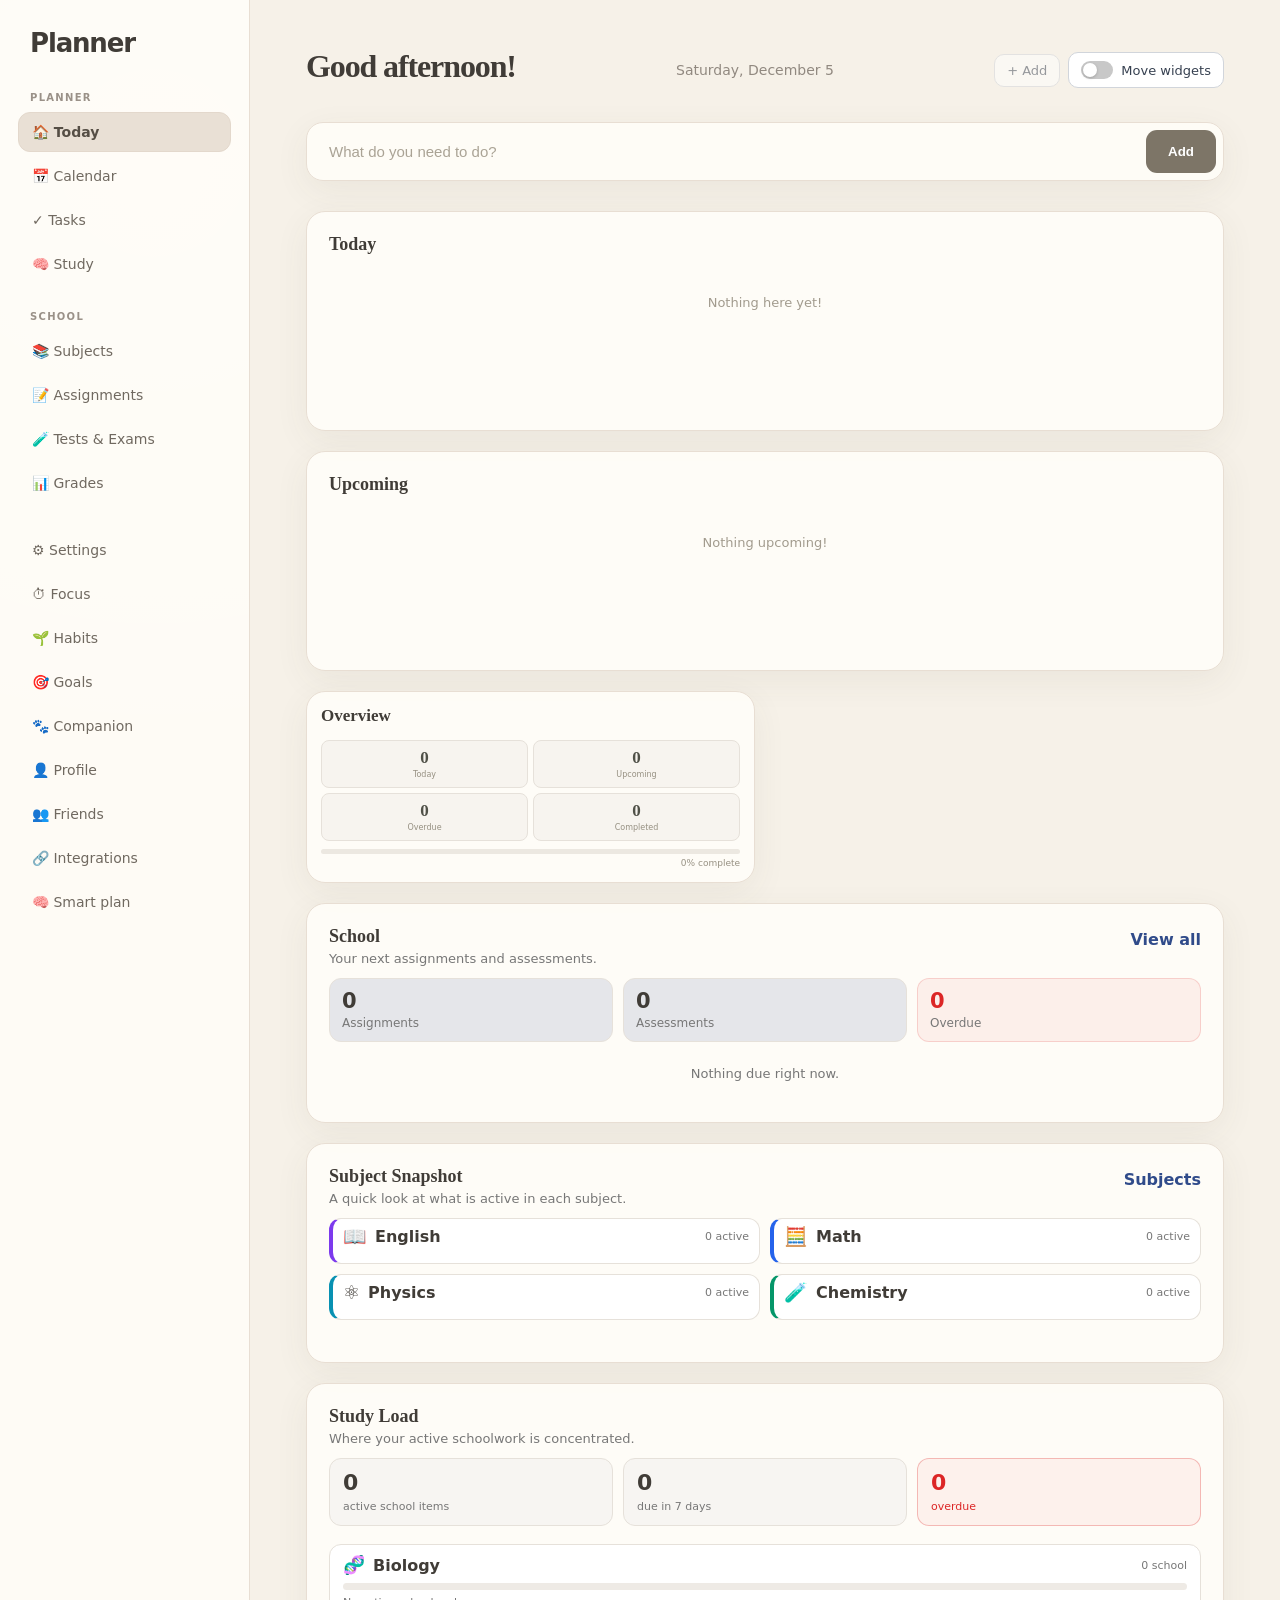
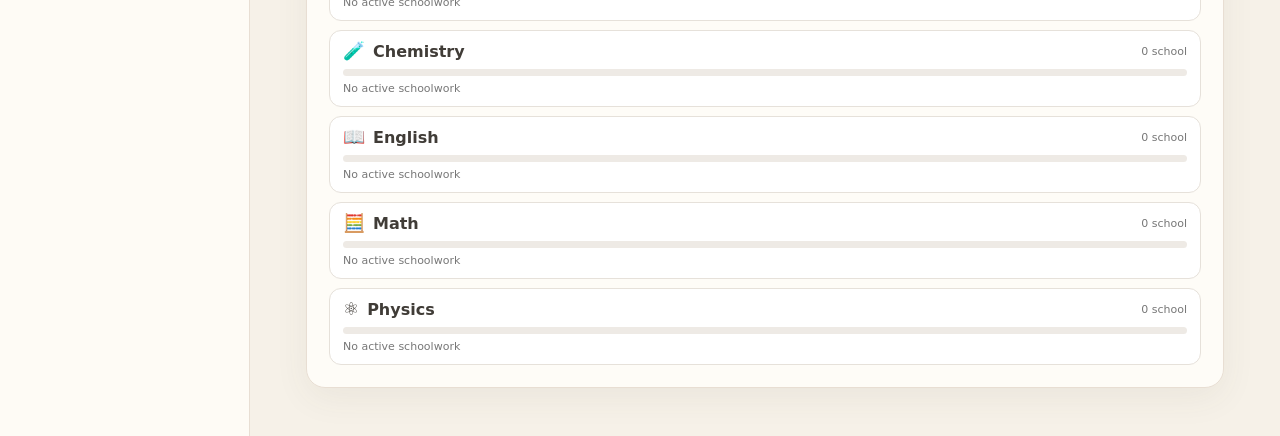
==== index.html @ 4cdb421d "Load roadmap feature foundation" ====
<!DOCTYPE html>
<html lang="en">
<head>
<meta charset="UTF-8"><meta name="viewport" content="width=device-width, initial-scale=1.0"><meta http-equiv="Cache-Control" content="no-cache, no-store, must-revalidate"><meta http-equiv="Pragma" content="no-cache"><meta http-equiv="Expires" content="0"><title>Planner</title>
<link rel="manifest" href="./manifest.json"><meta name="theme-color" content="#687b5e"><link rel="stylesheet" href="style.css"><link rel="stylesheet" href="aesthetic.css"><link rel="stylesheet" href="subject-enhancements.css"><link rel="stylesheet" href="task-type-enhancements.css"><link rel="stylesheet" href="calendar.css"><link rel="stylesheet" href="calendar-polish.css"><link rel="stylesheet" href="tasks-page.css"><link rel="stylesheet" href="subjects-page.css"><link rel="stylesheet" href="subject-detail-page.css"><link rel="stylesheet" href="subject-roadmap.css"><link rel="stylesheet" href="subject-grade-graph.css"><link rel="stylesheet" href="assignments-page.css"><link rel="stylesheet" href="dashboard-widgets.css"><link rel="stylesheet" href="dashboard-subjects-widget.css"><link rel="stylesheet" href="dashboard-study-load.css"><link rel="stylesheet" href="roadmap-core.css?v=20260907">
</head>
<body>
<div class="app"><aside class="sidebar"><div class="logo">Planner</div><div class="nav-section"><div class="nav-title">Planner</div><a href="#dashboard" class="nav-item" data-page="dashboard" onclick="showPage('dashboard'); return false;">🏠 Today</a><a href="#calendar" class="nav-item" data-page="calendar" onclick="showPage('calendar'); return false;">📅 Calendar</a><a href="#tasks" class="nav-item" data-page="tasks" onclick="showPage('tasks'); return false;">✓ Tasks</a></div><div class="nav-section"><div class="nav-title">School</div><a href="#subjects" class="nav-item" data-page="subjects" onclick="showPage('subjects'); return false;">📚 Subjects</a><a href="#assignments" class="nav-item" data-page="assignments" onclick="showPage('assignments'); return false;">📝 Assignments</a><a href="#tests-exams" class="nav-item" data-page="tests-exams" onclick="showPage('tests-exams'); return false;">🧪 Tests & Exams</a><a href="#grades" class="nav-item" data-page="grades" onclick="showPage('grades'); return false;">📊 Grades</a></div><div class="nav-section"><a href="#settings" class="nav-item" data-page="settings" class="nav-item" onclick="showPage('settings'); return false;">⚙ Settings</a></div></aside>
<main class="main"><div id="dashboardPage"><header class="header"><h1>Good afternoon!</h1><p id="currentDate">Loading date...</p></header><div class="quick-add"><input type="text" placeholder="What do you need to do?"><button type="button" onclick="window.quickAdd ? window.quickAdd() : addTask()">Add</button></div><div class="dashboard-grid"><section class="card"><h2>Today</h2><div class="today-tasks"></div></section><section class="card"><h2>Upcoming</h2><div class="upcoming-tasks"></div></section></div></div>
<div id="calendarPage" class="page-hidden"><header class="header calendar-header"><div><h1>Calendar</h1><p>See your tasks at a glance</p></div><div class="calendar-controls"><button class="calendar-button" onclick="calendarPreviousMonth()">‹</button><button class="calendar-today-button" onclick="calendarGoToToday()">Today</button><button class="calendar-button" onclick="calendarNextMonth()">›</button></div></header><section class="card calendar-card"><div class="calendar-month-bar"><h2 id="calendarMonthTitle"></h2></div><div class="calendar-weekdays"><div>Sun</div><div>Mon</div><div>Tue</div><div>Wed</div><div>Thu</div><div>Fri</div><div>Sat</div></div><div id="calendarGrid" class="calendar-grid"></div></section></div>
<div id="tasksPage" class="page-hidden"><header class="header"><div><h1>Tasks</h1><p>All your tasks in one place</p></div><button class="save-button" onclick="openTaskModal()">+ New Task</button></header><section class="card tasks-card"><div class="task-filters"><input id="taskSearch" type="search" placeholder="Search tasks..."><select id="taskSubjectFilter"><option value="">All subjects</option></select><select id="taskTypeFilter"><option value="">All types</option></select><select id="taskStatusFilter"><option value="">All statuses</option><option value="Not Started">Not Started</option><option value="In Progress">In Progress</option><option value="Completed">Completed</option></select><select id="taskSort"><option value="due">Due date</option><option value="priority">Priority</option><option value="added">Recently added</option></select></div><div id="allTasksList" class="all-tasks-list"></div></section></div>
<div id="subjectsPage" class="page-hidden"><header class="header subjects-page-header"><div><h1>Subjects</h1><p>Your subjects and everything you have coming up for them.</p></div><button class="save-button" onclick="openSubjectModal()">+ Add Subject</button></header><div id="subjectsGrid" class="subjects-grid"></div></div>
<div id="assignmentsPage" class="page-hidden"><header class="header assignments-page-header"><div><h1>Assignments</h1><p>Keep track of what needs to be handed in.</p></div><button class="save-button" onclick="openAssignmentModal()">+ Add Assignment</button></header><div class="assignment-summary"><div class="assignment-stat"><span id="assignmentUpcomingCount">0</span><small>Upcoming</small></div><div class="assignment-stat"><span id="assignmentOverdueCount">0</span><small>Overdue</small></div><div class="assignment-stat"><span id="assignmentCompletedCount">0</span><small>Completed</small></div></div><section class="card assignments-card"><div class="assignment-filters"><select id="assignmentSubjectFilter"><option value="">All subjects</option></select><select id="assignmentStatusFilter"><option value="">All statuses</option><option value="upcoming">Upcoming</option><option value="overdue">Overdue</option><option value="completed">Completed</option></select></div><div id="assignmentsList" class="assignments-list"></div></section></div>
<div id="settingsPage" class="page-hidden"><header class="header"><h1>Settings</h1><p>Customize your planner</p></header><section class="card settings-card"><div class="settings-heading"><div><h2>Subjects</h2><p>Subjects available when creating tasks.</p></div><button class="save-button" onclick="openSubjectModal()">+ Add Subject</button></div><div id="subjectsList" class="settings-list"></div></section><section class="card settings-card"><div class="settings-heading"><div><h2>Task Types</h2><p>Types available when creating tasks.</p></div><button class="save-button" onclick="openTaskTypeModal()">+ Add Type</button></div><div id="typesList" class="settings-list"></div></section></div></main></div>
<div class="modal-overlay" id="taskModal"><div class="modal"><div class="modal-header"><h2>New Task</h2><button class="close-button" onclick="closeTaskModal()">×</button></div><div class="form-group"><label for="taskName">Name</label><input id="taskName" type="text" placeholder="What do you need to do?"></div><div class="form-row"><div class="form-group"><label for="taskSubject">Subject</label><select id="taskSubject"></select></div><div class="form-row"><div class="form-group"><label for="taskDueDate"><span id="taskDateLabel">Due date</span></label><input id="taskDueDate" type="date"></div><div class="form-group"><label for="taskPriority">Priority</label><select id="taskPriority"><option value="Low">Low</option><option value="Normal" selected>Normal</option><option value="High">High</option></select></div></div><div class="form-group" id="taskRecurrenceGroup"><label for="taskRecurrence">Repeat</label><select id="taskRecurrence"><option value="">Does not repeat</option><option value="daily">Every day</option><option value="weekday">Every weekday</option><option value="weekly">Every week</option><option value="biweekly">Every 2 weeks</option><option value="monthly">Every month</option><option value="custom">Custom</option></select></div><div class="form-group"><label for="taskTags">Tags</label><input id="taskTags" type="text" placeholder="#School, #Important"></div><div class="modal-actions"><button class="cancel-button" onclick="closeTaskModal()">Cancel</button><button class="save-button" onclick="createTask()">Add Task</button></div></div></div>
<script src="script.js"></script><script src="planner-data-layer.js"></script><script src="subject-enhancements.js"></script><script src="navigation.js?v=20260906d"></script><script src="task-type-enhancements.js"></script><script src="calendar.js"></script><script src="calendar-edit.js"></script><script src="task-subject-fix.js"></script><script src="dashboard-edit.js"></script><script src="tasks-page.js"></script><script src="subjects-page.js"></script><script src="subject-detail-page.js?v=20260906c"></script><script src="subject-roadmap.js?v=20260906"></script><script src="assignments-page.js?v=20260907b"></script><script src="recurring-tasks.js"></script><script src="delete-task.js"></script><script src="status-consistency.js"></script><script src="dashboard-priorities-stats.js"></script><script src="calendar-day-fix.js"></script><script src="tests-exams-page.js?v=20260907b"></script><script src="grades-page.js?v=20260907c"></script><script src="grade-interactions.js?v=20260907b"></script><script src="task-validation.js"></script><script src="settings-enhancements.js"></script><script src="dashboard-widgets.js"></script><script src="dashboard-school-widget.js"></script><script src="dashboard-subjects-widget.js"></script><script src="dashboard-study-load.js"></script><script src="dashboard-today-upcoming.js"></script><script src="quick-add.js?v=20260906"></script><script src="quick-add-fix.js?v=20260906"></script><script src="roadmap-core.js?v=20260907"></script><script src="pwa.js?v=20260931"></script>
</body></html>
---- style.css ----
/* Cozy Planner theme */
*{box-sizing:border-box;margin:0;padding:0}
body{font-family:"Trebuchet MS","Segoe UI",Arial,sans-serif;background:#f6f1e8;color:#3f4038}
.app{display:flex;min-height:100vh}
.sidebar{width:250px;flex-shrink:0;background:#fffaf1;border-right:1px solid #e6dccb;padding:28px 18px;box-shadow:3px 0 18px rgba(91,76,52,.05)}
.logo{font-family:Georgia,serif;font-size:27px;font-weight:700;color:#53634b;margin-bottom:34px;padding:0 12px;letter-spacing:-.03em}
.nav-section{margin-bottom:27px}.nav-title{font-size:10px;font-weight:700;color:#a09584;text-transform:uppercase;letter-spacing:.13em;padding:0 12px;margin-bottom:9px}
.nav-item{display:block;width:100%;padding:11px 13px;border-radius:12px;text-decoration:none;color:#6b6a61;margin-bottom:4px;font-size:14px;transition:background .18s ease,color .18s ease,transform .18s ease}
.nav-item:hover{background:#f1eadf;color:#53634b;transform:translateX(2px)}.nav-item.active{background:#e4eadc;color:#53634b;font-weight:700}
.main{flex:1;padding:46px 54px;max-width:1500px;background:#f6f1e8}.header{margin-bottom:30px}.header h1{font-family:Georgia,serif;font-size:32px;color:#42453c;margin-bottom:7px;letter-spacing:-.025em}.header p{color:#969082;font-size:14px}
.quick-add{display:flex;background:#fffdf8;border:1px solid #e5dccd;border-radius:15px;padding:7px;margin-bottom:30px;box-shadow:0 5px 18px rgba(91,76,52,.055)}.quick-add input{flex:1;border:none;outline:none;padding:13px 15px;font-size:15px;background:transparent;color:#46473f}.quick-add input::placeholder{color:#aaa395}.quick-add button{border:none;border-radius:11px;padding:0 22px;background:#687b5e;color:white;font-weight:700;cursor:pointer;transition:transform .15s ease,background .15s ease}.quick-add button:hover{background:#596b50;transform:translateY(-1px)}
.dashboard-grid{display:grid;grid-template-columns:2fr 1fr;gap:22px}.card{background:#fffdf8;border:1px solid #e5dccd;border-radius:17px;padding:22px;box-shadow:0 5px 20px rgba(91,76,52,.045)}.card h2{font-family:Georgia,serif;font-size:18px;color:#55584d;margin-bottom:16px}
.task{display:flex;align-items:center;gap:12px;padding:14px 4px;border-top:1px solid #eee7dc}.task:first-of-type{border-top:none}.task input{width:17px;height:17px;accent-color:#687b5e}.task-info{flex:1}.task-name{font-size:14px;color:#505148}.task-meta{font-size:12px;color:#9a9488;margin-top:4px}.priority{font-size:11px;padding:5px 8px;border-radius:8px;background:#f0eadf;color:#82796b}.empty-message{color:#a29b8e;font-size:14px;padding:16px 4px}
.dashboard-stats-card{grid-column:1 / -1}.dashboard-stats-grid{display:grid;grid-template-columns:repeat(4,1fr);gap:12px}.dashboard-stat{padding:14px;border:1px solid #eee7dc;border-radius:12px;background:#fffaf3;text-align:center}.dashboard-stat strong{display:block;font-family:Georgia,serif;font-size:24px;color:#55584d}.dashboard-stat span{display:block;margin-top:4px;font-size:11px;color:#9a9488}.dashboard-progress{height:8px;margin-top:18px;background:#eee7dc;border-radius:99px;overflow:hidden}.dashboard-progress div{height:100%;width:0;background:#8b9a80;border-radius:99px;transition:width .25s ease}.dashboard-progress-text{margin-top:7px;text-align:right;font-size:11px;color:#9a9488}
.modal-overlay{display:none;position:fixed;inset:0;background:rgba(64,58,47,.32);backdrop-filter:blur(3px);align-items:center;justify-content:center;z-index:1000}.modal-overlay.open{display:flex}.modal{width:min(520px,calc(100% - 32px));background:#fffdf8;border:1px solid #e5dccd;border-radius:19px;padding:27px;box-shadow:0 18px 55px rgba(63,57,45,.17)}.modal-header{display:flex;align-items:center;justify-content:space-between;margin-bottom:24px}.modal-header h2{font-family:Georgia,serif;font-size:21px;color:#4b4d43}.close-button{border:none;background:transparent;font-size:27px;color:#9a9488;cursor:pointer}.close-button:hover{color:#5d6656}
.form-group{display:flex;flex-direction:column;gap:7px;margin-bottom:18px}.form-group label{font-size:12px;font-weight:700;color:#777367}.form-group input,.form-group select{border:1px solid #ded5c6;border-radius:10px;padding:11px 12px;font-size:14px;background:#fffefa;color:#505148;outline:none}.form-group input:focus,.form-group select:focus{border-color:#8b9a80;box-shadow:0 0 0 3px rgba(139,154,128,.12)}.form-row{display:grid;grid-template-columns:1fr 1fr;gap:16px}.modal-actions{display:flex;justify-content:flex-end;gap:10px;margin-top:8px}.cancel-button,.save-button{border:none;border-radius:10px;padding:10px 16px;font-weight:700;cursor:pointer}.cancel-button{background:#f0eade;color:#68665e}.save-button{background:#687b5e;color:white}.save-button:hover{background:#596b50}
.page-hidden{display:none!important}.settings-card{margin-bottom:24px}.settings-heading{display:flex;justify-content:space-between;align-items:center;gap:20px;margin-bottom:16px}.settings-heading h2{margin-bottom:5px}.settings-heading p{color:#969082;font-size:13px}.settings-list{border-top:1px solid #eee7dc}.settings-row{display:flex;align-items:center;gap:12px;padding:13px 0;border-bottom:1px solid #eee7dc}.settings-icon{width:30px;font-size:20px}.settings-name{flex:1;font-size:14px;color:#55574e}.settings-status{font-size:12px;color:#969082}.small-button{border:1px solid #ddd4c6;background:#fffdf8;color:#6b685f;border-radius:8px;padding:6px 10px;font-size:12px;cursor:pointer}.small-button:hover{background:#f1eadf}.danger-button{color:#9b5e5e}
.icon-selector{position:relative}.selected-icon-button{display:flex;align-items:center;justify-content:space-between;width:90px;height:48px;padding:6px 10px;background:#fffefa;border:1px solid #ded5c6;border-radius:10px;font-size:27px;cursor:pointer}.selected-icon-button span{font-size:13px;color:#9a9488}.selected-icon-button:hover{border-color:#8b9a80}.icon-picker{position:absolute;z-index:20;top:56px;left:0;width:360px;max-height:240px;overflow-y:auto;padding:12px;background:#fffdf8;border:1px solid #ded5c6;border-radius:14px;box-shadow:0 12px 30px rgba(63,57,45,.14);display:grid;grid-template-columns:repeat(6,1fr);gap:6px}.icon-picker.hidden{display:none}.icon-option{width:48px;height:48px;border:none;border-radius:10px;background:transparent;font-size:28px;cursor:pointer;display:flex;align-items:center;justify-content:center}.icon-option:hover{background:#f1eadf}.icon-option.selected{background:#e4eadc;box-shadow:inset 0 0 0 2px #8b9a80}
.checkbox-row{display:flex;align-items:center;gap:8px;margin-bottom:20px}.checkbox-row input{width:17px;height:17px;accent-color:#687b5e}.checkbox-row label{font-size:14px}.colour-row{display:flex;align-items:center;gap:12px}.colour-row input[type=color]{width:48px;height:38px;padding:2px;border:1px solid #ded5c6;border-radius:8px;background:#fffefa;cursor:pointer}.colour-row span{font-size:13px;color:#969082}
.subject-roadmap-detail{width:min(680px,calc(100% - 32px));max-height:min(82vh,760px);overflow:auto}.subject-roadmap-detail .modal-header{align-items:flex-start}.subject-roadmap-detail .modal-header p{margin-top:4px;color:#969082;font-size:12px}.roadmap-unit{background:#fffaf3;border:1px solid #eee7dc;border-radius:13px;padding:16px;margin-bottom:13px}.roadmap-unit:last-child{margin-bottom:0}.roadmap-unit-head{display:flex;align-items:flex-start;justify-content:space-between;gap:14px}.roadmap-unit-number{display:block;font-size:10px;font-weight:700;text-transform:uppercase;letter-spacing:.12em;color:#a09584;margin-bottom:4px}.roadmap-unit h3{font-family:Georgia,serif;font-size:17px;color:#55584d;margin:0}.roadmap-unit-head small{display:block;margin-top:4px;font-size:11px;color:#9a9488}.roadmap-lessons{margin-top:13px;border-top:1px solid #eee7dc}.roadmap-lesson{display:flex;align-items:center;gap:10px;padding:10px 2px;border-bottom:1px solid #eee7dc}.roadmap-lesson:last-child{border-bottom:0}.roadmap-lesson label{display:flex;align-items:center;gap:9px;min-width:0;flex:1;cursor:pointer}.roadmap-lesson label input{width:17px;height:17px;flex-shrink:0;accent-color:#687b5e}.roadmap-lesson label span{font-size:13px;color:#55574e;overflow:hidden;text-overflow:ellipsis}.roadmap-lesson label input:checked+span{text-decoration:line-through;color:#a39c90}.roadmap-add-lesson{display:flex;gap:8px;margin-top:12px}.roadmap-add-lesson input,.roadmap-unit-add-form input{flex:1;min-width:0;border:1px solid #ded5c6;border-radius:10px;padding:10px 12px;font-size:14px;background:#fffefa;color:#505148;outline:none}.roadmap-add-lesson input::placeholder,.roadmap-unit-add-form input::placeholder{color:#aaa395}.roadmap-add-lesson input:focus,.roadmap-unit-add-form input:focus{border-color:#8b9a80;box-shadow:0 0 0 3px rgba(139,154,128,.12)}.roadmap-study{white-space:nowrap}.roadmap-delete{color:#9b5e5e}.roadmap-unit-add-form{display:flex;gap:8px;margin:0 0 16px;padding:13px;background:#f7f3eb;border:1px solid #eee7dc;border-radius:12px}.roadmap-unit-add-form input{padding:9px 11px}.roadmap-unit-add-form button{white-space:nowrap}.roadmap-empty{padding:28px 10px;text-align:center;color:#a29b8e;font-size:13px}
@media(max-width:800px){.sidebar{width:190px}.main{padding:28px 24px}.dashboard-grid{grid-template-columns:1fr}.dashboard-stats-grid{grid-template-columns:repeat(2,1fr)}}
@media(max-width:600px){
  body{padding-bottom:78px;overflow-x:hidden}
  .app{display:block;min-height:100vh}
  .sidebar{position:fixed;left:0;right:0;bottom:0;z-index:900;width:100%;height:70px;padding:7px 8px calc(7px + env(safe-area-inset-bottom));background:rgba(255,250,241,.97);border:none;border-top:1px solid #e6dccb;box-shadow:0 -5px 20px rgba(91,76,52,.10);display:flex;align-items:stretch;overflow-x:auto;overflow-y:hidden;scrollbar-width:none}
  .sidebar::-webkit-scrollbar{display:none}
  .logo,.nav-title{display:none}
  .nav-section{display:flex;align-items:stretch;gap:4px;margin:0;flex:0 0 auto}
  .nav-item{width:auto;min-width:76px;height:56px;margin:0;padding:7px 8px;border-radius:11px;display:flex;align-items:center;justify-content:center;text-align:center;font-size:11px;white-space:nowrap;transform:none!important}
  .nav-item:hover{transform:none}
  .main{width:100%;max-width:none;padding:22px 16px 28px}
  .header{margin-bottom:22px}.header h1{font-size:28px}.header p{font-size:13px}
  .quick-add{margin-bottom:22px}.quick-add input{min-width:0;padding:12px}.quick-add button{padding:0 17px}
  .dashboard-grid{grid-template-columns:1fr;gap:16px}.card{padding:18px;border-radius:15px}
  .dashboard-stats-grid{grid-template-columns:repeat(2,1fr);gap:9px}.dashboard-stat{padding:12px 8px}.dashboard-stat strong{font-size:21px}
  .settings-heading{align-items:flex-start}.settings-heading .save-button{white-space:nowrap}
  .form-row{grid-template-columns:1fr;gap:0}
  .modal{width:min(520px,calc(100% - 24px));max-height:calc(100vh - 24px);overflow-y:auto;padding:21px}
  .subject-roadmap-detail{padding:20px}
  .roadmap-add-lesson{flex-wrap:wrap}.roadmap-add-lesson input{flex-basis:100%}
  .roadmap-unit-add-form{flex-wrap:wrap}.roadmap-unit-add-form input{flex-basis:100%}
}
---- aesthetic.css ----
/* Cozy visual layer */
:root{--cozy-bg:#f6f1ea;--cozy-paper:#fffdf8;--cozy-soft:#eee6dc;--cozy-line:#e8ded3;--cozy-text:#403c37;--cozy-muted:#918980;--cozy-accent:#7d7567;--cozy-shadow:0 10px 35px rgba(79,68,55,.065)}
html{background:var(--cozy-bg)}
body{background:radial-gradient(circle at 12% 8%,rgba(255,255,255,.72),transparent 28%),radial-gradient(circle at 88% 90%,rgba(232,220,206,.4),transparent 30%),var(--cozy-bg);color:var(--cozy-text)}
.sidebar{background:rgba(255,253,248,.88);border-right-color:var(--cozy-line);box-shadow:5px 0 24px rgba(78,67,54,.025)}
.logo{font-size:26px;letter-spacing:-.045em;color:var(--cozy-text)}
.nav-title{color:#9a9188}
.nav-item{color:#706960;border:1px solid transparent;transition:all .18s ease}
.nav-item:hover{background:#f1ebe3;border-color:#ece2d8;transform:translateX(2px)}
.nav-item.active{background:#e9e0d5;color:#554e45;border-color:#e3d8cc}
.main{max-width:1450px;padding:48px 56px}
.header h1{font-size:32px;letter-spacing:-.035em;color:var(--cozy-text)}
.header p{color:var(--cozy-muted)}
.quick-add{background:rgba(255,253,248,.92);border-color:var(--cozy-line);border-radius:17px;box-shadow:var(--cozy-shadow)}
.quick-add button,.save-button{background:var(--cozy-accent);border-radius:11px}
.card{background:rgba(255,253,248,.94);border-color:var(--cozy-line);border-radius:19px;box-shadow:var(--cozy-shadow)}
.card h2{color:var(--cozy-text)}
.task{border-top-color:#eee6dd}
.task-name{color:#49443e}.task-meta,.empty-message,.settings-heading p,.settings-status{color:var(--cozy-muted)}
.priority{background:#f0e9e0;color:#766e64}
.modal-overlay{background:rgba(61,53,45,.24);backdrop-filter:blur(5px)}
.modal{background:var(--cozy-paper);border-color:var(--cozy-line);border-radius:21px;box-shadow:0 22px 65px rgba(55,47,39,.16)}
.form-group input,.form-group select,.selected-icon-button,.small-button{background:#fffdf9;border-color:var(--cozy-line);color:var(--cozy-text)}
.form-group input:focus,.form-group select:focus,.selected-icon-button:hover{border-color:#b7aa9a;box-shadow:0 0 0 3px rgba(183,170,154,.13)}
.cancel-button{background:#f0e9e1;color:#655e56}
.settings-list{border-top-color:#eee6dd}.settings-row{border-bottom-color:#eee6dd}
.small-button:hover,.cancel-button:hover{background:#e9e0d7}
.danger-button{color:#9b655d}
.icon-picker,.task-type-icon-picker{background:var(--cozy-paper);border-color:var(--cozy-line);border-radius:15px;box-shadow:0 14px 40px rgba(65,57,48,.13)}
.icon-option:hover,.task-type-icon-option:hover{background:#f0e8df}
.icon-option.selected,.task-type-icon-option.selected{background:#e8dfd5;box-shadow:inset 0 0 0 2px #aaa091}
@media(max-width:800px){.main{padding:32px 25px}}
@media(max-width:600px){.main{padding:24px 18px}}
---- subject-enhancements.css ----
/* Compact subject icon selector */
.icon-selector { position: relative; }
.selected-icon-button {
    display: flex;
    align-items: center;
    justify-content: space-between;
    width: 86px;
    height: 48px;
    padding: 5px 10px;
    background: #fff;
    border: 1px solid #dfe2e6;
    border-radius: 8px;
    font-size: 28px;
    cursor: pointer;
}
.selected-icon-button span { font-size: 12px; color: #777d87; }
.selected-icon-button:hover { border-color: #304b8a; }
.icon-picker {
    position: absolute;
    z-index: 20;
    top: 56px;
    left: 0;
    width: 360px;
    max-height: 260px;
    overflow-y: auto;
    padding: 12px;
    background: #fff;
    border: 1px solid #dfe2e6;
    border-radius: 12px;
    box-shadow: 0 8px 24px rgba(0,0,0,.12);
    display: grid;
    grid-template-columns: repeat(6, 1fr);
    gap: 6px;
}
.icon-picker.hidden { display: none; }
.icon-option {
    width: 48px;
    height: 48px;
    border: none;
    border-radius: 9px;
    background: transparent;
    font-size: 28px;
    cursor: pointer;
    display: flex;
    align-items: center;
    justify-content: center;
}
.icon-option:hover { background: #f0f1f3; }
.icon-option.selected { background: #e9edf7; box-shadow: inset 0 0 0 2px #304b8a; }
.danger-button { color: #9b3030; }
@media (max-width: 600px) {
    .icon-picker { width: 300px; grid-template-columns: repeat(5, 1fr); }
}
---- task-type-enhancements.css ----
.task-type-icon-selector { position: relative; }
.selected-task-type-icon-button {
    display: flex;
    align-items: center;
    justify-content: space-between;
    width: 86px;
    height: 48px;
    padding: 5px 10px;
    background: #fff;
    border: 1px solid #dfe2e6;
    border-radius: 8px;
    font-size: 28px;
    cursor: pointer;
}
.selected-task-type-icon-button span { font-size: 12px; color: #777d87; }
.selected-task-type-icon-button:hover { border-color: #304b8a; }
.task-type-icon-picker {
    position: absolute;
    z-index: 30;
    top: 56px;
    left: 0;
    width: 360px;
    max-height: 260px;
    overflow-y: auto;
    padding: 12px;
    background: #fff;
    border: 1px solid #dfe2e6;
    border-radius: 12px;
    box-shadow: 0 8px 24px rgba(0,0,0,.12);
    display: grid;
    grid-template-columns: repeat(6, 1fr);
    gap: 6px;
}
.task-type-icon-picker.hidden { display: none; }
@media (max-width: 600px) {
    .task-type-icon-picker { width: 300px; grid-template-columns: repeat(5, 1fr); }
}
---- calendar.css ----
.calendar-header{display:flex;justify-content:space-between;align-items:flex-end;gap:20px}.calendar-controls{display:flex;align-items:center;gap:8px}.calendar-button,.calendar-today-button{border:1px solid #ddd;border-radius:10px;background:#fff;cursor:pointer}.calendar-button{width:38px;height:38px;font-size:24px}.calendar-today-button{height:38px;padding:0 14px}.calendar-month-bar{padding:4px 0 18px;display:flex;align-items:center;justify-content:space-between;gap:12px}.calendar-month-bar h2{margin:0}.calendar-view-controls{display:flex;gap:4px;margin-left:auto}.calendar-view-controls button{border:1px solid #ddd;background:#fff;border-radius:8px;padding:7px 11px;font-size:13px;cursor:pointer}.calendar-view-controls button:hover{background:#f7f5f2}.calendar-view-controls button.active{font-weight:700;box-shadow:0 0 0 2px rgba(48,75,138,.12)}.calendar-weekdays,.calendar-grid{display:grid;grid-template-columns:repeat(7,minmax(0,1fr))}.calendar-weekdays>div{text-align:center;font-size:13px;font-weight:600;padding:10px}.calendar-grid{border-top:1px solid #e8e5df;border-left:1px solid #e8e5df}.calendar-day{min-height:115px;padding:8px;border-right:1px solid #e8e5df;border-bottom:1px solid #e8e5df;background:#fff;cursor:pointer}.calendar-day:hover{background:#fcfbf9}.calendar-day-empty{background:#faf9f6;cursor:default}.calendar-day-number{font-size:14px;font-weight:600;margin-bottom:7px;color:inherit;background:transparent}.calendar-day.today{box-shadow:inset 0 3px 0 #304b8a}.calendar-day-today .calendar-day-number{display:block;width:auto;height:auto;align-items:initial;justify-content:initial;border-radius:0;background:transparent;color:inherit;padding:0;margin-bottom:7px}.calendar-task,.calendar-event{display:block;width:100%;box-sizing:border-box;border:0;text-align:left;cursor:pointer;white-space:nowrap;overflow:hidden;text-overflow:ellipsis}.calendar-task{border-left:3px solid var(--task-color,#304b8a);background:#f4f3f0;border-radius:6px;padding:4px 6px;margin:4px 0;font-size:12px}.calendar-task:hover,.calendar-event:hover{filter:brightness(.97)}.calendar-task.completed{text-decoration:line-through;opacity:.55}.calendar-event{border-left:3px solid var(--event-color,#7c3aed);background:#f3f0fa;border-radius:6px;padding:4px 6px;margin:4px 0;font-size:12px}.calendar-event.event-continuation{opacity:.72}.calendar-event.event-start{font-weight:600}.calendar-more{font-size:11px;margin-top:5px;opacity:.7}.calendar-today-button{box-shadow:0 0 0 2px rgba(48,75,138,.12);font-weight:600}.calendar-card{overflow:hidden}.calendar-time-grid{background:#fff}.calendar-view-column{overflow:hidden}.calendar-view-header.today{color:#304b8a;background:#faf9f6}.calendar-time-item{border:0!important}.calendar-time-item:hover{filter:brightness(.97)}.calendar-time-slot:hover{background:rgba(48,75,138,.04)}#calendarAddEvent{white-space:nowrap}@media(max-width:700px){.calendar-header{align-items:flex-start;flex-direction:column}.calendar-month-bar{align-items:flex-start;flex-direction:column}.calendar-view-controls{margin-left:0;width:100%}.calendar-view-controls button{flex:1}.calendar-day{min-height:85px;padding:5px}.calendar-weekdays>div{font-size:11px}.calendar-task,.calendar-event{font-size:10px}.calendar-card{overflow-x:auto}.calendar-grid,.calendar-weekdays{min-width:650px}}
---- calendar-polish.css ----
.calendar-card{background:rgba(255,253,248,.94);border:1px solid #e8ded3;border-radius:19px;box-shadow:0 10px 35px rgba(79,68,55,.065)}
.calendar-weekdays{background:#faf7f2;border-color:#e8ded3}.calendar-day{background:#fffdf8;border-color:#eee6dd}.calendar-day-empty{background:#faf6f0}.calendar-day.today{background:#fbf6ee;box-shadow:inset 0 0 0 2px #d9cbbd}.calendar-day.today .calendar-day-number,.calendar-day.today .calendar-day-number span{background:transparent!important;color:#49443e!important;display:block;width:auto;height:auto;border-radius:0;padding:0}
.calendar-task{border:1px solid #eee6dd;border-left:4px solid var(--task-color,#b8aa9a);border-radius:9px;background:#fffdf8;box-shadow:0 2px 7px rgba(79,68,55,.035);transition:transform .15s ease,box-shadow .15s ease}.calendar-task:hover{box-shadow:0 4px 12px rgba(79,68,55,.08);transform:translateY(-1px)}.calendar-task-icon{color:var(--task-color,#766e64)}.calendar-task-name{color:#49443e;font-weight:500}.calendar-task.completed{opacity:.5}.calendar-edit-modal{max-width:620px}.calendar-edit-actions{display:grid;grid-template-columns:auto 1fr auto auto;align-items:center;gap:10px}.danger-text-button{color:#9b655d;background:#f6e9e5}.sidebar .nav-item.active{background:#e9e0d5!important;color:#554e45!important;border-color:#e3d8cc!important}.sidebar .nav-item.active:hover{background:#e9e0d5!important}
---- tasks-page.css ----
.tasks-card{padding:26px}.task-filters{display:grid;grid-template-columns:minmax(220px,2fr) repeat(4,minmax(130px,1fr));gap:12px;padding:4px;margin-bottom:24px}.task-filters input,.task-filters select{width:100%;min-height:44px;border:1px solid var(--cozy-line,#e5dccd);border-radius:11px;padding:0 13px;background:#fffdf9;color:var(--cozy-text,#403c37);font:inherit;outline:none}.task-filters input:focus,.task-filters select:focus{border-color:#b7aa9a;box-shadow:0 0 0 3px rgba(183,170,154,.13)}.all-tasks-list{display:flex;flex-direction:column;gap:10px}.all-task-row{position:relative;display:grid;grid-template-columns:44px minmax(0,1fr) auto;align-items:center;gap:16px;width:100%;padding:16px 18px;border:1px solid #eee6dd;border-left:4px solid var(--task-color,#c5b9ab);border-radius:13px;background:#fffdf9;color:inherit;text-align:left;cursor:pointer;box-shadow:0 2px 7px rgba(79,68,55,.025);transition:transform .15s ease,box-shadow .15s ease,background .15s ease}.all-task-row:hover{transform:translateY(-1px);box-shadow:0 5px 14px rgba(79,68,55,.07);background:#fffefa}.all-task-row.completed{opacity:.55}.all-task-icon{font-size:22px;text-align:center}.all-task-main{display:flex;flex-direction:column;gap:5px;min-width:0}.all-task-main strong{font-size:14px;font-weight:600;color:#49443e;overflow:hidden;text-overflow:ellipsis;white-space:nowrap}.all-task-main small{font-size:12px;color:#918980}.all-task-meta{display:flex;align-items:flex-end;flex-direction:column;gap:5px;font-size:12px;color:#918980;white-space:nowrap}.all-task-meta span:last-child{padding:4px 8px;border-radius:7px;background:#f0e9e0;color:#766e64}.empty-tasks{text-align:center;padding:42px 20px;color:#918980;font-size:14px;border:1px dashed #e3dbd1;border-radius:13px;background:#fffdf9}@media(max-width:1000px){.task-filters{grid-template-columns:1fr 1fr}.task-filters input{grid-column:1/-1}}@media(max-width:600px){.tasks-card{padding:18px}.task-filters{grid-template-columns:1fr}.task-filters input{grid-column:auto}.all-task-row{grid-template-columns:34px minmax(0,1fr);gap:10px;padding:14px}.all-task-meta{grid-column:2;align-items:flex-start;flex-direction:row;gap:10px}}
---- subjects-page.css ----
.subjects-page-header{display:flex;justify-content:space-between;align-items:flex-end;gap:20px}.subjects-grid{display:grid;grid-template-columns:repeat(auto-fill,minmax(280px,1fr));gap:22px}.subject-card{position:relative;background:#fffdf8;border:1px solid #e5dccd;border-radius:18px;padding:22px;box-shadow:0 5px 20px rgba(91,76,52,.045);border-top:4px solid var(--subject-color);transition:transform .16s ease,box-shadow .16s ease}.subject-card:hover{transform:translateY(-2px);box-shadow:0 8px 25px rgba(91,76,52,.08)}.subject-card-top{display:flex;justify-content:space-between;align-items:flex-start}.subject-icon{width:52px;height:52px;display:flex;align-items:center;justify-content:center;border-radius:14px;background:color-mix(in srgb,var(--subject-color) 13%,white);font-size:29px}.subject-card h2{font-family:Georgia,serif;color:#4b4d43;font-size:21px;margin:18px 0 5px}.subject-count{font-size:13px;color:#969082}.subject-upcoming{margin-top:20px;padding-top:16px;border-top:1px solid #eee7dc}.subject-upcoming h3{font-size:11px;text-transform:uppercase;letter-spacing:.1em;color:#9a9488;margin-bottom:10px}.subject-task{display:flex;align-items:center;gap:10px;padding:9px 0;cursor:pointer;border-radius:8px}.subject-task:hover{background:#f7f1e8;padding-left:6px}.subject-task>span{font-size:11px;color:#8f8779;background:#f0eade;border-radius:6px;padding:4px 6px;white-space:nowrap}.subject-task div{min-width:0}.subject-task strong,.subject-task small{display:block;overflow:hidden;text-overflow:ellipsis;white-space:nowrap}.subject-task strong{font-size:13px;color:#55574e}.subject-task small{font-size:11px;color:#a29b8e;margin-top:2px}.subject-none{font-size:13px;color:#aaa395}.subjects-grid .empty-message{grid-column:1/-1}@media(max-width:650px){.subjects-page-header{align-items:flex-start;flex-direction:column}.subjects-grid{grid-template-columns:1fr}}
---- subject-detail-page.css ----
.subject-detail-header{display:flex;align-items:center;gap:18px}.subject-back-button{border:0;background:transparent;color:#777b70;font:inherit;cursor:pointer;padding:8px 0}.subject-detail-title{display:flex;align-items:center;gap:14px;flex:1}.subject-detail-icon{width:54px;height:54px;border-radius:15px;background:#f1eee7;display:flex;align-items:center;justify-content:center;font-size:29px}.subject-detail-title h1{margin:0;font-family:Georgia,serif;color:#4b4d43}.subject-detail-title p{margin:4px 0 0;color:#9a9488;font-size:13px}.subject-detail-grid{display:grid;grid-template-columns:repeat(2,minmax(0,1fr));gap:20px}.subject-section-heading{display:flex;justify-content:space-between;align-items:flex-start;gap:12px;margin-bottom:15px}.subject-section-heading h2{margin:0;color:#55574e;font-family:Georgia,serif}.subject-section-heading p{margin:4px 0 0;color:#999286;font-size:12px}.subject-detail-roadmap-unit{padding:14px 0;border-bottom:1px solid #eee8df}.subject-detail-roadmap-unit:last-child{border-bottom:0;padding-bottom:0}.subject-roadmap-unit-top{display:flex;align-items:flex-start;justify-content:space-between;gap:14px}.subject-roadmap-unit-title{display:flex;flex-direction:column;gap:3px;min-width:0}.subject-roadmap-unit-title span{font-size:10px;text-transform:uppercase;letter-spacing:.1em;color:#aaa195}.subject-roadmap-unit-title strong{font-size:14px;color:#55574e;overflow:hidden;text-overflow:ellipsis}.subject-roadmap-unit-top>small{font-size:11px;color:#a39c90;white-space:nowrap}.subject-roadmap-progress{height:6px;margin:10px 0 6px;background:#eee8df;border-radius:99px;overflow:hidden}.subject-roadmap-progress>div{height:100%;width:0;background:#8b9a80;border-radius:99px;transition:width .25s ease}.subject-roadmap-lessons{display:grid;gap:2px}.subject-roadmap-lesson{display:flex;align-items:center;gap:9px;padding:7px 4px;border-radius:8px}.subject-roadmap-lesson:hover{background:#f7f2ea}.subject-roadmap-lesson label{display:flex;align-items:center;gap:8px;min-width:0;flex:1;cursor:pointer}.subject-roadmap-lesson input{width:16px;height:16px;flex-shrink:0;accent-color:#687b5e}.subject-roadmap-lesson label span{font-size:12px;color:#5b5d54;overflow:hidden;text-overflow:ellipsis;white-space:nowrap}.subject-roadmap-lesson.completed label span{text-decoration:line-through;color:#a39c90}.subject-roadmap-study{opacity:0;transition:opacity .15s ease}.subject-roadmap-lesson:hover .subject-roadmap-study,.subject-roadmap-study:focus-visible{opacity:1}.subject-roadmap-no-lessons{font-size:12px;color:#aaa295;padding:5px 4px}.subject-detail-task{display:flex;align-items:center;gap:11px;padding:11px 4px;border-radius:9px;cursor:pointer}.subject-detail-task:hover{background:#f7f2ea}.subject-detail-task-type{font-size:10px;background:#f0eade;color:#888174;border-radius:6px;padding:5px 7px;white-space:nowrap}.subject-detail-task-main{min-width:0}.subject-detail-task-main strong,.subject-detail-task-main small{display:block;overflow:hidden;text-overflow:ellipsis;white-space:nowrap}.subject-detail-task-main strong{font-size:13px;color:#55574e}.subject-detail-task-main small{font-size:11px;color:#a29b8e;margin-top:3px}.subject-detail-empty{padding:20px 5px;text-align:center;color:#aaa295;font-size:13px}.subject-grade-summary{display:grid;grid-template-columns:1fr 1fr;gap:10px;margin-bottom:12px}.subject-grade-summary>div{background:#f7f3eb;border-radius:10px;padding:12px}.subject-grade-summary strong{display:block;font-size:21px;color:#55574e}.subject-grade-summary small{display:block;margin-top:2px;font-size:10px;color:#9b9487;text-transform:uppercase;letter-spacing:.06em}.subject-grade-list{max-height:240px;overflow:auto}.subject-grade-row{display:flex;justify-content:space-between;align-items:center;gap:12px;padding:10px 4px;border-bottom:1px solid #eee8df}.subject-grade-row:last-child{border-bottom:0}.subject-grade-row>div{min-width:0}.subject-grade-row strong,.subject-grade-row small{display:block;overflow:hidden;text-overflow:ellipsis;white-space:nowrap}.subject-grade-row strong{font-size:12px;color:#55574e}.subject-grade-row small{font-size:10px;color:#a39c90;margin-top:2px}.subject-grade-row>b{font-size:13px;color:#55574e;white-space:nowrap}@media(max-width:750px){.subject-detail-header{align-items:flex-start;flex-wrap:wrap}.subject-detail-grid{grid-template-columns:1fr}.subject-detail-title{order:2;flex-basis:calc(100% - 0px)}.subject-detail-header>.save-button{order:3}.subject-roadmap-study{opacity:1}}
---- subject-roadmap.css ----
.subject-roadmap-modal .modal{max-width:680px}.subject-roadmap-detail{padding:0;overflow:hidden}.subject-roadmap-detail .modal-header{padding:20px 22px;border-bottom:1px solid var(--border-color,#eee8df)}.subject-roadmap-detail .modal-header h2{margin:0;font-family:Georgia,serif;color:#4b4d43}.subject-roadmap-detail .modal-header p{margin:4px 0 0;color:#9a9488;font-size:12px}.subject-roadmap-detail #roadmapUnits{padding:4px 22px 8px;max-height:60vh;overflow:auto}.roadmap-unit{padding:18px 0;border-bottom:1px solid #eee8df}.roadmap-unit:last-child{border-bottom:0}.roadmap-unit-head{display:flex;align-items:flex-start;justify-content:space-between;gap:16px}.roadmap-unit-head>div:first-child{min-width:0}.roadmap-unit-actions{display:flex;align-items:center;gap:7px;flex-shrink:0}.roadmap-unit-number{display:block;font-size:10px;text-transform:uppercase;letter-spacing:.1em;color:#aaa195;margin-bottom:3px}.roadmap-unit h3{margin:0;color:#55574e;font-family:Georgia,serif;font-size:17px;font-weight:600}.roadmap-unit-head small{display:block;margin-top:4px;color:#a39c90;font-size:11px}.roadmap-lessons{margin-top:12px;display:flex;flex-direction:column;gap:2px}.roadmap-lesson{display:flex;align-items:center;gap:10px;padding:9px;border-radius:8px;color:#66685f;font-size:13px;cursor:pointer}.roadmap-lesson:hover{background:#f7f2ea}.roadmap-lesson label{display:flex;align-items:center;gap:9px;min-width:0;flex:1;cursor:pointer}.roadmap-lesson label span{overflow:hidden;text-overflow:ellipsis;white-space:nowrap}.roadmap-lesson input{margin:0;accent-color:var(--accent-color,#7c3aed);flex:0 0 auto}.roadmap-lesson input:checked+span{text-decoration:line-through;color:#aaa397}.roadmap-lesson-status{font-size:10px;padding:4px 7px;border-radius:999px;background:#f1eee8;color:#8d877d;white-space:nowrap}.roadmap-status-in-progress{background:#eee9f7;color:#7656a8}.roadmap-status-completed{background:#e9f2ea;color:#5f8165}.roadmap-add-lesson{display:flex;gap:8px;margin-top:10px}.roadmap-add-lesson input{flex:1;min-width:0;padding:8px 10px;border:1px solid #e4ded5;border-radius:8px;background:#fff;font:inherit;color:#55574e}.roadmap-add-lesson input:focus{outline:none;border-color:var(--accent-color,#7c3aed)}.roadmap-empty{padding:30px 5px;text-align:center;color:#aaa295;font-size:13px}.subject-roadmap-detail .modal-actions{padding:15px 22px;border-top:1px solid #eee8df;background:#faf8f4}.subject-roadmap-detail .roadmap-delete{font-size:11px;padding:6px 9px}.lesson-detail-modal .modal{max-width:560px}.lesson-detail{padding:0;overflow:hidden}.lesson-detail .modal-header{padding:20px 22px;border-bottom:1px solid var(--border-color,#eee8df)}.lesson-detail-kicker{display:block;text-transform:uppercase;letter-spacing:.1em;font-size:10px;color:#aaa195;margin-bottom:4px}.lesson-detail .modal-header h2{margin:0;font-family:Georgia,serif;color:#4b4d43}.lesson-detail .modal-header p{margin:5px 0 0;color:#9a9488;font-size:12px}.lesson-detail-body{padding:20px 22px;display:flex;flex-direction:column;gap:16px}.lesson-detail-field{display:flex;flex-direction:column;gap:6px}.lesson-detail-field>span{font-size:11px;font-weight:600;color:#777267}.lesson-detail-field select,.lesson-detail-field textarea{font:inherit;color:#55574e;background:#fff;border:1px solid #e4ded5;border-radius:8px;padding:9px 10px;resize:vertical}.lesson-detail-field select:focus,.lesson-detail-field textarea:focus{outline:none;border-color:var(--accent-color,#7c3aed)}.lesson-detail-dates{display:grid;grid-template-columns:1fr 1fr;gap:10px}.lesson-detail-dates div{padding:10px 12px;border-radius:9px;background:#f8f5ef}.lesson-detail-dates small{display:block;font-size:10px;color:#aaa195;text-transform:uppercase;letter-spacing:.08em}.lesson-detail-dates strong{display:block;margin-top:3px;font-size:12px;color:#686960;font-weight:500}.lesson-detail .modal-actions{padding:15px 22px;border-top:1px solid #eee8df;background:#faf8f4;display:flex;justify-content:flex-end;gap:8px}.roadmap-assign-modal .modal{max-width:620px;padding:0;overflow:hidden}.roadmap-assign .modal-header{padding:20px 22px;border-bottom:1px solid var(--border-color,#eee8df)}.roadmap-assign .modal-header h2{margin:0;font-family:Georgia,serif;color:#4b4d43}.roadmap-assign .modal-header p{margin:5px 0 0;color:#9a9488;font-size:12px}.roadmap-assign-list{padding:10px 22px 18px;max-height:62vh;overflow:auto;display:flex;flex-direction:column;gap:6px}.roadmap-assign-row{display:flex;align-items:center;gap:14px;padding:12px 10px;border:1px solid #eee8df;border-radius:10px;background:#fff}.roadmap-assign-main{min-width:0;flex:1}.roadmap-assign-main strong{display:block;color:#55574e;font-size:13px;overflow:hidden;text-overflow:ellipsis;white-space:nowrap}.roadmap-assign-main small{display:block;margin-top:4px;color:#9a9488;font-size:11px;overflow:hidden;text-overflow:ellipsis;white-space:nowrap}.roadmap-assign-button{flex-shrink:0}.roadmap-assign-button:disabled{opacity:.55;cursor:default}.roadmap-assign-empty{padding:38px 10px;text-align:center;color:#aaa295;font-size:13px}@media(max-width:750px){.subject-roadmap-detail .modal-header,.lesson-detail .modal-header,.roadmap-assign .modal-header{padding:17px}.subject-roadmap-detail #roadmapUnits{padding:4px 17px 8px}.subject-roadmap-detail .modal-actions,.lesson-detail .modal-actions{padding:13px 17px}.roadmap-unit{padding:15px 0}.roadmap-unit-head{flex-direction:column}.roadmap-unit-actions{width:100%}.roadmap-unit-actions button{flex:1}.roadmap-lesson-status{display:none}.lesson-detail-body{padding:17px}.lesson-detail-dates{grid-template-columns:1fr}.roadmap-assign-list{padding:10px 17px 17px}.roadmap-assign-row{padding:11px 8px}}
---- subject-grade-graph.css ----
.subject-grade-graph{margin:18px 0 20px;border:1px solid var(--border-color,#eee8df);border-radius:14px;background:var(--card-bg,#fff);overflow:hidden}.subject-grade-graph-scroll{overflow-x:auto;padding:10px 8px 0}.subject-grade-graph svg{display:block;width:100%;min-width:560px;height:230px}.grade-graph-grid{stroke:var(--border-color,#eee8df);stroke-width:1}.grade-graph-axis{fill:var(--muted-text,#9a9488);font-size:10px}.grade-graph-label{fill:var(--muted-text,#777267);font-size:10px}.grade-graph-line{stroke:var(--accent-color,#7c3aed);stroke-width:3;stroke-linecap:round;stroke-linejoin:round}.grade-graph-dot{fill:var(--card-bg,#fff);stroke:var(--accent-color,#7c3aed);stroke-width:3}.subject-grade-graph-empty{padding:30px 20px;text-align:center;color:var(--muted-text,#999)}
---- assignments-page.css ----
.assignments-page-header{display:flex;justify-content:space-between;align-items:flex-start;gap:28px;margin-bottom:24px}.assignment-summary{display:grid;grid-template-columns:repeat(3,1fr);gap:20px;margin:0 0 24px}.assignment-stat{background:var(--card-bg,#fff);border:1px solid var(--border-color,#e6e1da);border-radius:18px;padding:20px 22px;box-shadow:0 2px 10px rgba(0,0,0,.025)}.assignments-card{padding:24px}.assignment-filters{display:flex;gap:14px;margin-bottom:24px;flex-wrap:wrap}.assignment-filters select{min-width:180px}.assignment-row{grid-template-columns:48px minmax(0,1fr) auto;gap:18px;padding:18px 20px;border-radius:16px;font:inherit;color:inherit}.assignment-main{gap:6px}.assignment-meta{display:flex;align-items:center;gap:18px}.assignment-weight{padding:5px 9px;border-radius:8px;background:rgba(0,0,0,.035)}.assignment-extra-fields{margin-top:4px;padding-top:4px}.percentage-input{display:flex;align-items:center;position:relative}.percentage-input input{padding-right:30px;width:100%}.percentage-input span{position:absolute;right:12px;color:var(--muted-text,#777);pointer-events:none}.assignment-extra-fields textarea{width:100%;resize:vertical;box-sizing:border-box}@media(max-width:700px){.assignment-summary{grid-template-columns:1fr}.assignments-page-header{flex-direction:column}.assignment-filters select{width:100%}.assignment-row{grid-template-columns:38px minmax(0,1fr)}.assignment-meta{grid-column:2;gap:12px}}
---- dashboard-widgets.css ----
/* ========================================
   DASHBOARD WIDGET SYSTEM
   ======================================== */
#dashboardPage > .header{display:flex;align-items:center;justify-content:space-between;gap:16px}
.dashboard-widget-controls{display:flex;align-items:center;gap:8px;position:relative}
.dashboard-widget-action,.dashboard-move-toggle{border:1px solid var(--border-color,#d1d5db);background:var(--card-background,#fff);color:var(--text-color,#374151);border-radius:10px;padding:8px 12px;font:inherit;font-size:13px;cursor:pointer;transition:background .15s ease,transform .15s ease,box-shadow .15s ease,border-color .15s ease}
.dashboard-widget-action:hover,.dashboard-move-toggle:hover{background:var(--hover-bg,#f4f1ed);transform:translateY(-1px)}
.dashboard-widget-action:disabled{opacity:.5;cursor:not-allowed;transform:none;box-shadow:none}
.dashboard-move-toggle{display:flex;align-items:center;gap:8px}
.dashboard-move-toggle.active{border-color:var(--planner-accent,#304b8a);background:var(--hover-bg,#eef2ff)}
.dashboard-toggle-track{width:32px;height:18px;border-radius:999px;background:#c8c8c8;display:inline-flex;align-items:center;padding:2px;box-sizing:border-box;transition:background .15s ease}
.dashboard-toggle-thumb{width:14px;height:14px;border-radius:50%;background:#fff;box-shadow:0 1px 3px rgba(0,0,0,.2);transition:transform .15s ease}
.dashboard-move-toggle.active .dashboard-toggle-track{background:var(--planner-accent,#304b8a)}
.dashboard-move-toggle.active .dashboard-toggle-thumb{transform:translateX(14px)}
.dashboard-add-widget-wrap{position:relative}
.dashboard-add-widget-popover{position:absolute;right:0;top:calc(100% + 7px);min-width:190px;padding:6px;border:1px solid var(--border-color,#d1d5db);border-radius:12px;background:var(--card-background,#fff);box-shadow:0 8px 24px rgba(0,0,0,.12);display:none;z-index:100}
.dashboard-add-widget-popover.open{display:flex;flex-direction:column;gap:3px}
.dashboard-add-option{border:0;background:transparent;color:inherit;text-align:left;border-radius:8px;padding:9px 10px;font:inherit;font-size:13px;cursor:pointer}
.dashboard-add-option:hover{background:var(--hover-bg,#f4f1ed)}
.dashboard-add-empty{padding:9px 10px;font-size:12px;opacity:.65;line-height:1.4}
.dashboard-widget-hidden{display:none!important}
.dashboard-widget-editing{outline:2px dashed var(--planner-accent,#304b8a);outline-offset:3px}
.dashboard-widget-dragging{opacity:.48;transform:scale(.995);cursor:grabbing!important;box-shadow:0 14px 32px rgba(0,0,0,.16)!important}
.dashboard-widget-placeholder{border:2px dashed var(--planner-accent,#304b8a);border-radius:13px;background:var(--hover-bg,#f4f1ed);opacity:.55;box-sizing:border-box;pointer-events:none}
.dashboard-widget-delete{position:absolute!important;top:8px!important;right:8px!important;width:28px!important;height:28px!important;min-width:28px!important;min-height:28px!important;margin:0!important;border:0!important;border-radius:50%!important;background:var(--card-background,#fff)!important;color:var(--muted-text,#777)!important;font-family:inherit!important;font-size:21px!important;line-height:28px!important;padding:0!important;align-items:center!important;justify-content:center!important;cursor:pointer!important;z-index:50!important;box-shadow:0 2px 8px rgba(0,0,0,.14)!important;pointer-events:auto!important}
.dashboard-widget-delete:not([hidden]){display:flex!important}.dashboard-widget-delete:hover{background:#fef2f2!important;color:#b91c1c!important}.dashboard-widget-delete[hidden]{display:none!important}
.dashboard-widget-resize-handle{position:absolute!important;right:7px!important;bottom:7px!important;width:25px!important;height:25px!important;border-radius:8px!important;cursor:nwse-resize!important;opacity:.7!important;z-index:50!important;touch-action:none!important;background:var(--card-background,#fff)!important;color:var(--muted-text,#777)!important;box-shadow:0 1px 6px rgba(0,0,0,.14)!important;pointer-events:auto!important}
.dashboard-widget-resize-handle:not([hidden]){display:block!important}.dashboard-widget-resize-handle[hidden]{display:none!important}
.dashboard-widget-resize-handle::before,.dashboard-widget-resize-handle::after{content:'';position:absolute;right:5px;bottom:5px;border-right:2px solid currentColor;border-bottom:2px solid currentColor}.dashboard-widget-resize-handle::before{width:11px;height:11px}.dashboard-widget-resize-handle::after{width:6px;height:6px}.dashboard-widget-resize-handle:hover{opacity:1}.dashboard-widget-resizing{user-select:none!important;transition:none!important}.dashboard-widget-resizing .dashboard-widget-resize-handle{opacity:1}

/* ========================================
   DASHBOARD GRID
   ========================================
   Widgets use width + minimum height rather than a fixed-height grid slot.
   This preserves the original four resize layouts while preventing longer
   widget content from being clipped.
*/
#dashboardPage .dashboard-grid{
    display:grid;
    grid-template-columns:repeat(2,minmax(0,1fr));
    grid-auto-rows:auto;
    align-items:stretch;
    gap:20px;
}
#dashboardPage .dashboard-grid>.card{
    box-sizing:border-box;
    min-width:0;
    width:auto;
    height:auto!important;
    min-height:0;
    align-self:stretch;
    overflow:visible;
}
#dashboardPage .dashboard-grid>.card.dashboard-widget-small{
    grid-column:span 1!important;
    grid-row:auto!important;
    min-height:170px!important;
}
#dashboardPage .dashboard-grid>.card.dashboard-widget-medium{
    grid-column:span 2!important;
    grid-row:auto!important;
    min-height:220px!important;
}
#dashboardPage .dashboard-grid>.card.dashboard-widget-medium-vertical{
    grid-column:span 1!important;
    grid-row:auto!important;
    min-height:340px!important;
}
#dashboardPage .dashboard-grid>.card.dashboard-widget-large{
    grid-column:span 2!important;
    grid-row:auto!important;
    min-height:340px!important;
}

/* Keep widget internals inside their cards without hiding content. */
#dashboardPage .dashboard-grid>.card .dashboard-widget-heading{min-width:0}
#dashboardPage .dashboard-grid>.card .dashboard-widget-heading>div{min-width:0}
#dashboardPage .dashboard-grid>.card .dashboard-widget-heading h2,
#dashboardPage .dashboard-grid>.card .dashboard-widget-heading p{overflow:hidden;text-overflow:ellipsis}
#dashboardPage .dashboard-grid>.card .dashboard-widget-heading p{white-space:nowrap}
#dashboardPage .dashboard-grid>.card .today-tasks-list,
#dashboardPage .dashboard-grid>.card .upcoming-tasks-list,
#dashboardPage .dashboard-grid>.card .school-widget-list,
#dashboardPage .dashboard-grid>.card .dashboard-subject-list,
#dashboardPage .dashboard-grid>.card .study-load-list{min-width:0}
#dashboardPage .dashboard-grid>.card .today-tasks-list,
#dashboardPage .dashboard-grid>.card .upcoming-tasks-list{overflow:auto}

/* Small is an intentional compact presentation. */
#dashboardPage .dashboard-grid>.dashboard-widget-small{padding:14px!important}
#dashboardPage .dashboard-grid>.dashboard-widget-small .dashboard-widget-heading{margin:0 0 10px!important;align-items:center!important;gap:6px!important}
#dashboardPage .dashboard-grid>.dashboard-widget-small .dashboard-widget-heading h2{font-size:15px!important;line-height:1.15!important;margin:0!important}
#dashboardPage .dashboard-grid>.dashboard-widget-small .dashboard-widget-heading p{display:none!important}
#dashboardPage .dashboard-grid>.dashboard-widget-small .dashboard-widget-link{font-size:11px!important;padding:2px 0!important}
#dashboardPage .dashboard-grid>.dashboard-widget-small .today-tasks-list,#dashboardPage .dashboard-grid>.dashboard-widget-small .upcoming-tasks-list{margin:0!important;max-height:105px!important;overflow:auto!important}
#dashboardPage .dashboard-grid>.dashboard-widget-small .today-tasks-list>*:not(:first-child),#dashboardPage .dashboard-grid>.dashboard-widget-small .upcoming-tasks-list>*:not(:first-child){display:none!important}
#dashboardPage .dashboard-grid>.dashboard-widget-small .today-tasks-list>*:first-child,#dashboardPage .dashboard-grid>.dashboard-widget-small .upcoming-tasks-list>*:first-child{margin:0!important;padding:8px!important;font-size:12px!important;border-radius:9px!important}

/* School small: compact summary only. */
#dashboardPage .dashboard-grid>.dashboard-widget-small.dashboard-school-widget{grid-column:span 1!important}
#dashboardPage .dashboard-grid>.dashboard-widget-small .school-widget-stats{grid-template-columns:repeat(3,1fr)!important;gap:5px!important;margin:0!important}
#dashboardPage .dashboard-grid>.dashboard-widget-small .school-widget-stats div{padding:7px 3px!important;border-radius:8px!important;text-align:center!important}
#dashboardPage .dashboard-grid>.dashboard-widget-small .school-widget-stats strong{font-size:16px!important;line-height:1!important}
#dashboardPage .dashboard-grid>.dashboard-widget-small .school-widget-stats span{font-size:8px!important;line-height:1.1!important}
#dashboardPage .dashboard-grid>.dashboard-widget-small .school-widget-list{display:none!important}

/* Subjects small: two subject glance rows, no deadline list. */
#dashboardPage .dashboard-grid>.dashboard-widget-small .dashboard-subject-list{display:grid!important;grid-template-columns:1fr!important;gap:5px!important;margin:0!important}
#dashboardPage .dashboard-grid>.dashboard-widget-small .dashboard-subject-row{padding:7px 8px!important;border-radius:9px!important;border-left-width:3px!important}
#dashboardPage .dashboard-grid>.dashboard-widget-small .dashboard-subject-row:nth-child(n+3){display:none!important}
#dashboardPage .dashboard-grid>.dashboard-widget-small .dashboard-subject-deadlines{display:none!important}
#dashboardPage .dashboard-grid>.dashboard-widget-small .dashboard-subject-top{margin:0!important}
#dashboardPage .dashboard-grid>.dashboard-widget-small .dashboard-subject-count{font-size:9px!important}
#dashboardPage .dashboard-grid>.dashboard-widget-small .dashboard-subject-emoji{font-size:14px!important}

/* Study Load small: compact number tiles, without the long subject bars. */
#dashboardPage .dashboard-grid>.dashboard-widget-small .study-load-summary{display:grid!important;grid-template-columns:1fr 1fr!important;gap:5px!important;margin:0!important}
#dashboardPage .dashboard-grid>.dashboard-widget-small .study-load-summary>div{padding:8px 4px!important;border-radius:8px!important;text-align:center!important}
#dashboardPage .dashboard-grid>.dashboard-widget-small .study-load-summary strong{font-size:16px!important;line-height:1!important}
#dashboardPage .dashboard-grid>.dashboard-widget-small .study-load-summary span{font-size:8px!important;line-height:1.1!important}
#dashboardPage .dashboard-grid>.dashboard-widget-small .study-load-list{display:none!important}

/* Medium presentation. Content can scroll where lists are long. */
#dashboardPage .dashboard-grid>.dashboard-widget-medium .dashboard-widget-heading{margin-bottom:12px!important}
#dashboardPage .dashboard-grid>.dashboard-widget-medium .dashboard-subject-row{padding:8px 10px!important}
#dashboardPage .dashboard-grid>.dashboard-widget-medium .dashboard-subject-row:nth-child(n+5){display:none}
#dashboardPage .dashboard-grid>.dashboard-widget-medium .dashboard-subject-deadlines{display:none}
#dashboardPage .dashboard-grid>.dashboard-widget-medium .study-load-subject:nth-child(n+6){display:none}
#dashboardPage .dashboard-grid>.dashboard-widget-medium .school-widget-list>*:nth-child(n+5){display:none}
#dashboardPage .dashboard-grid>.dashboard-widget-medium .today-tasks-list,#dashboardPage .dashboard-grid>.dashboard-widget-medium .upcoming-tasks-list{max-height:135px;overflow:auto}

/* Tall medium presentation. */
#dashboardPage .dashboard-grid>.dashboard-widget-medium-vertical .dashboard-widget-heading{margin-bottom:12px!important}
#dashboardPage .dashboard-grid>.dashboard-widget-medium-vertical .dashboard-subject-row:nth-child(n+7){display:none}
#dashboardPage .dashboard-grid>.dashboard-widget-medium-vertical .study-load-subject:nth-child(n+8){display:none}
#dashboardPage .dashboard-grid>.dashboard-widget-medium-vertical .school-widget-list>*:nth-child(n+7){display:none}
#dashboardPage .dashboard-grid>.dashboard-widget-medium-vertical .today-tasks-list,#dashboardPage .dashboard-grid>.dashboard-widget-medium-vertical .upcoming-tasks-list{max-height:270px;overflow:auto}

/* Large presentation. */
#dashboardPage .dashboard-grid>.dashboard-widget-large .dashboard-widget-heading{margin-bottom:14px!important}
#dashboardPage .dashboard-grid>.dashboard-widget-large .dashboard-subject-row:nth-child(n+9){display:none}
#dashboardPage .dashboard-grid>.dashboard-widget-large .today-tasks-list,#dashboardPage .dashboard-grid>.dashboard-widget-large .upcoming-tasks-list{max-height:270px;overflow:auto}

/* Legacy size classes, retained for compatibility with older saved layouts. */
.dashboard-widget-size-normal{grid-column:span 1;min-height:170px}.dashboard-widget-size-wide{grid-column:span 2;min-height:220px}.dashboard-widget-size-tall{grid-column:span 1;min-height:340px}.dashboard-widget-size-large{grid-column:span 2;min-height:340px}

@media(max-width:700px){
    .dashboard-widget-controls{width:100%;flex-wrap:wrap}
    .dashboard-add-widget-wrap{flex:1}
    .dashboard-widget-action{width:100%}
    .dashboard-move-toggle{width:100%;justify-content:center}
    #dashboardPage .dashboard-grid{grid-template-columns:1fr;grid-auto-rows:auto;gap:16px}
    #dashboardPage .dashboard-grid>.card.dashboard-widget-small,
    #dashboardPage .dashboard-grid>.card.dashboard-widget-medium,
    #dashboardPage .dashboard-grid>.card.dashboard-widget-medium-vertical,
    #dashboardPage .dashboard-grid>.card.dashboard-widget-large{grid-column:1!important;grid-row:auto!important;min-height:0!important;height:auto!important}
    .dashboard-add-widget-popover{left:0;right:auto;width:100%;box-sizing:border-box}
    .dashboard-widget-delete{top:5px!important;right:5px!important}
}
@media(max-width:640px){#dashboardPage .dashboard-grid>.dashboard-widget-medium .dashboard-subject-list,#dashboardPage .dashboard-grid>.dashboard-widget-medium-vertical .dashboard-subject-list,#dashboardPage .dashboard-grid>.dashboard-widget-large .dashboard-subject-list{grid-template-columns:1fr}}
---- dashboard-subjects-widget.css ----
.dashboard-subject-widget{grid-column:1/-1}.dashboard-widget-heading{display:flex;align-items:flex-start;justify-content:space-between;gap:16px;margin-bottom:18px}.dashboard-widget-heading h2{margin:0 0 4px}.dashboard-widget-heading p{margin:0;color:var(--muted-text,#777);font-size:.9rem}.dashboard-widget-link{border:1px solid var(--border-color,#d9d3cb);background:var(--card-bg,#fff);color:inherit;border-radius:9px;padding:7px 11px;font:inherit;font-size:12px;font-weight:600;cursor:pointer}.dashboard-widget-link:hover{background:var(--hover-bg,#f4f1ed)}.dashboard-subject-list{display:grid;grid-template-columns:repeat(2,minmax(0,1fr));gap:12px}.dashboard-subject-row{border:1px solid var(--border-color,#e6e1da);border-left:4px solid var(--subject-color,var(--planner-accent,#304b8a));border-radius:13px;padding:13px 14px;background:var(--card-bg,#fff)}.dashboard-subject-top{display:flex;align-items:center;justify-content:space-between;gap:12px;margin-bottom:8px}.dashboard-subject-name{display:flex;align-items:center;gap:8px;min-width:0}.dashboard-subject-name strong{overflow:hidden;text-overflow:ellipsis;white-space:nowrap}.dashboard-subject-emoji{font-size:1.15rem}.dashboard-subject-count{font-size:12px;color:var(--muted-text,#777);white-space:nowrap}.dashboard-subject-deadlines{display:grid;gap:5px}.dashboard-subject-task{display:flex;align-items:center;justify-content:space-between;gap:10px;border:0;background:transparent;padding:3px 0;text-align:left;color:inherit;font:inherit;cursor:pointer;width:100%}.dashboard-subject-task:hover .dashboard-subject-task-name{text-decoration:underline}.dashboard-subject-task-name{overflow:hidden;text-overflow:ellipsis;white-space:nowrap;font-size:.88rem}.dashboard-subject-task-date{font-size:12px;color:var(--muted-text,#777);white-space:nowrap}.dashboard-subject-none,.dashboard-subject-empty{color:var(--muted-text,#777);font-size:.85rem}.dashboard-subject-empty{text-align:center;padding:24px}.dashboard-widget-hidden .dashboard-subject-widget{display:none}@media(max-width:700px){.dashboard-subject-list{grid-template-columns:1fr}.dashboard-widget-heading{align-items:stretch;flex-direction:column}.dashboard-widget-link{align-self:flex-start}}
---- dashboard-study-load.css ----
.dashboard-study-load-widget{grid-column:1/-1}.study-load-summary{display:grid;grid-template-columns:repeat(3,minmax(0,1fr));gap:10px;margin-bottom:18px}.study-load-summary>div{border:1px solid var(--border-color,#e6e1da);border-radius:12px;padding:11px 13px;background:var(--hover-bg,#f7f4f0)}.study-load-summary strong{display:block;font-size:1.25rem;line-height:1.1}.study-load-summary span{display:block;margin-top:3px;color:var(--muted-text,#777);font-size:12px}.study-load-overdue strong{color:#b42318}.study-load-list{display:grid;gap:11px}.study-load-row{border:1px solid var(--border-color,#e6e1da);border-left:4px solid var(--subject-color,var(--planner-accent,#304b8a));border-radius:12px;padding:11px 13px;background:var(--card-bg,#fff)}.study-load-row-top{display:flex;align-items:center;justify-content:space-between;gap:12px}.study-load-subject{display:flex;align-items:center;gap:8px;min-width:0}.study-load-subject strong{overflow:hidden;text-overflow:ellipsis;white-space:nowrap}.study-load-emoji{font-size:1.1rem}.study-load-count{font-size:12px;color:var(--muted-text,#777);white-space:nowrap}.study-load-bar{height:7px;background:var(--border-color,#e6e1da);border-radius:999px;overflow:hidden;margin:8px 0 6px}.study-load-bar span{display:block;height:100%;background:var(--subject-color,var(--planner-accent,#304b8a));border-radius:999px;min-width:0}.study-load-next{font-size:.8rem;color:var(--muted-text,#777);overflow:hidden;text-overflow:ellipsis;white-space:nowrap}.study-load-empty{text-align:center;padding:24px;color:var(--muted-text,#777);font-size:.85rem}@media(max-width:600px){.study-load-summary{grid-template-columns:1fr}.study-load-count{font-size:11px}}
---- roadmap-core.css ----
.roadmap-page-body{display:flex;flex-direction:column;gap:20px}.roadmap-actions{display:flex;justify-content:flex-end;gap:10px}.roadmap-grid{display:grid;grid-template-columns:repeat(2,minmax(0,1fr));gap:16px}.roadmap-card{display:flex;align-items:center;gap:14px;background:#fffdf8;border:1px solid #e5dccd;border-radius:15px;padding:17px;box-shadow:0 5px 18px rgba(91,76,52,.04)}.roadmap-card>div:nth-child(2){flex:1;min-width:0}.roadmap-card h3{font-family:Georgia,serif;color:#55584d;font-size:17px;margin-bottom:4px}.roadmap-card p{font-size:12px;color:#969082;line-height:1.45}.roadmap-card-icon{width:44px;height:44px;display:flex;align-items:center;justify-content:center;font-size:27px;background:#f2eee5;border-radius:12px;flex-shrink:0}.roadmap-badge{font-size:10px;color:#7c7569;background:#f0eade;border-radius:99px;padding:5px 8px;white-space:nowrap}.roadmap-list-row{display:flex;align-items:center;gap:12px;padding:12px 4px;border-top:1px solid #eee7dc;font-size:13px;color:#68665e}.roadmap-list-row:first-child{border-top:0}.roadmap-list-row strong{color:#55584d}.roadmap-list-row span{flex:1}.roadmap-list-row small{color:#a29b8e}.roadmap-progress{height:8px;background:#eee7dc;border-radius:99px;overflow:hidden;margin-top:10px}.roadmap-progress span{display:block;height:100%;background:#8b9a80;border-radius:99px}.focus-space,.pet-room{background:#e8eadf;border:1px solid #d8ddcf;border-radius:20px;padding:34px;text-align:center;box-shadow:inset 0 0 0 1px rgba(255,255,255,.5)}.focus-timer{font-family:Georgia,serif;font-size:72px;color:#4f5d49;letter-spacing:.04em;margin:10px 0 18px}.focus-controls,.pet-actions{display:flex;justify-content:center;gap:10px;margin-bottom:24px}.focus-space .form-row{max-width:700px;margin:0 auto;text-align:left}.pet-avatar{font-size:96px;margin:5px auto 10px}.pet-room h2{font-family:Georgia,serif;color:#4f5d49;margin-bottom:5px}.pet-room p{color:#7c8274;font-size:13px;margin-bottom:18px}.profile-preview{display:flex;align-items:center;gap:15px;margin-bottom:18px}.profile-avatar{width:58px;height:58px;border-radius:16px;background:#e4eadc;display:flex;align-items:center;justify-content:center;font-size:32px}.profile-preview h2{font-family:Georgia,serif;color:#55584d;font-size:20px;margin-bottom:3px}.profile-preview p{font-size:12px;color:#969082}.roadmap-modal{max-width:560px}@media(max-width:700px){.roadmap-grid{grid-template-columns:1fr}.roadmap-card{align-items:flex-start}.focus-space{padding:22px 15px}.focus-timer{font-size:54px}.roadmap-actions{justify-content:stretch}.roadmap-actions .save-button{width:100%}}
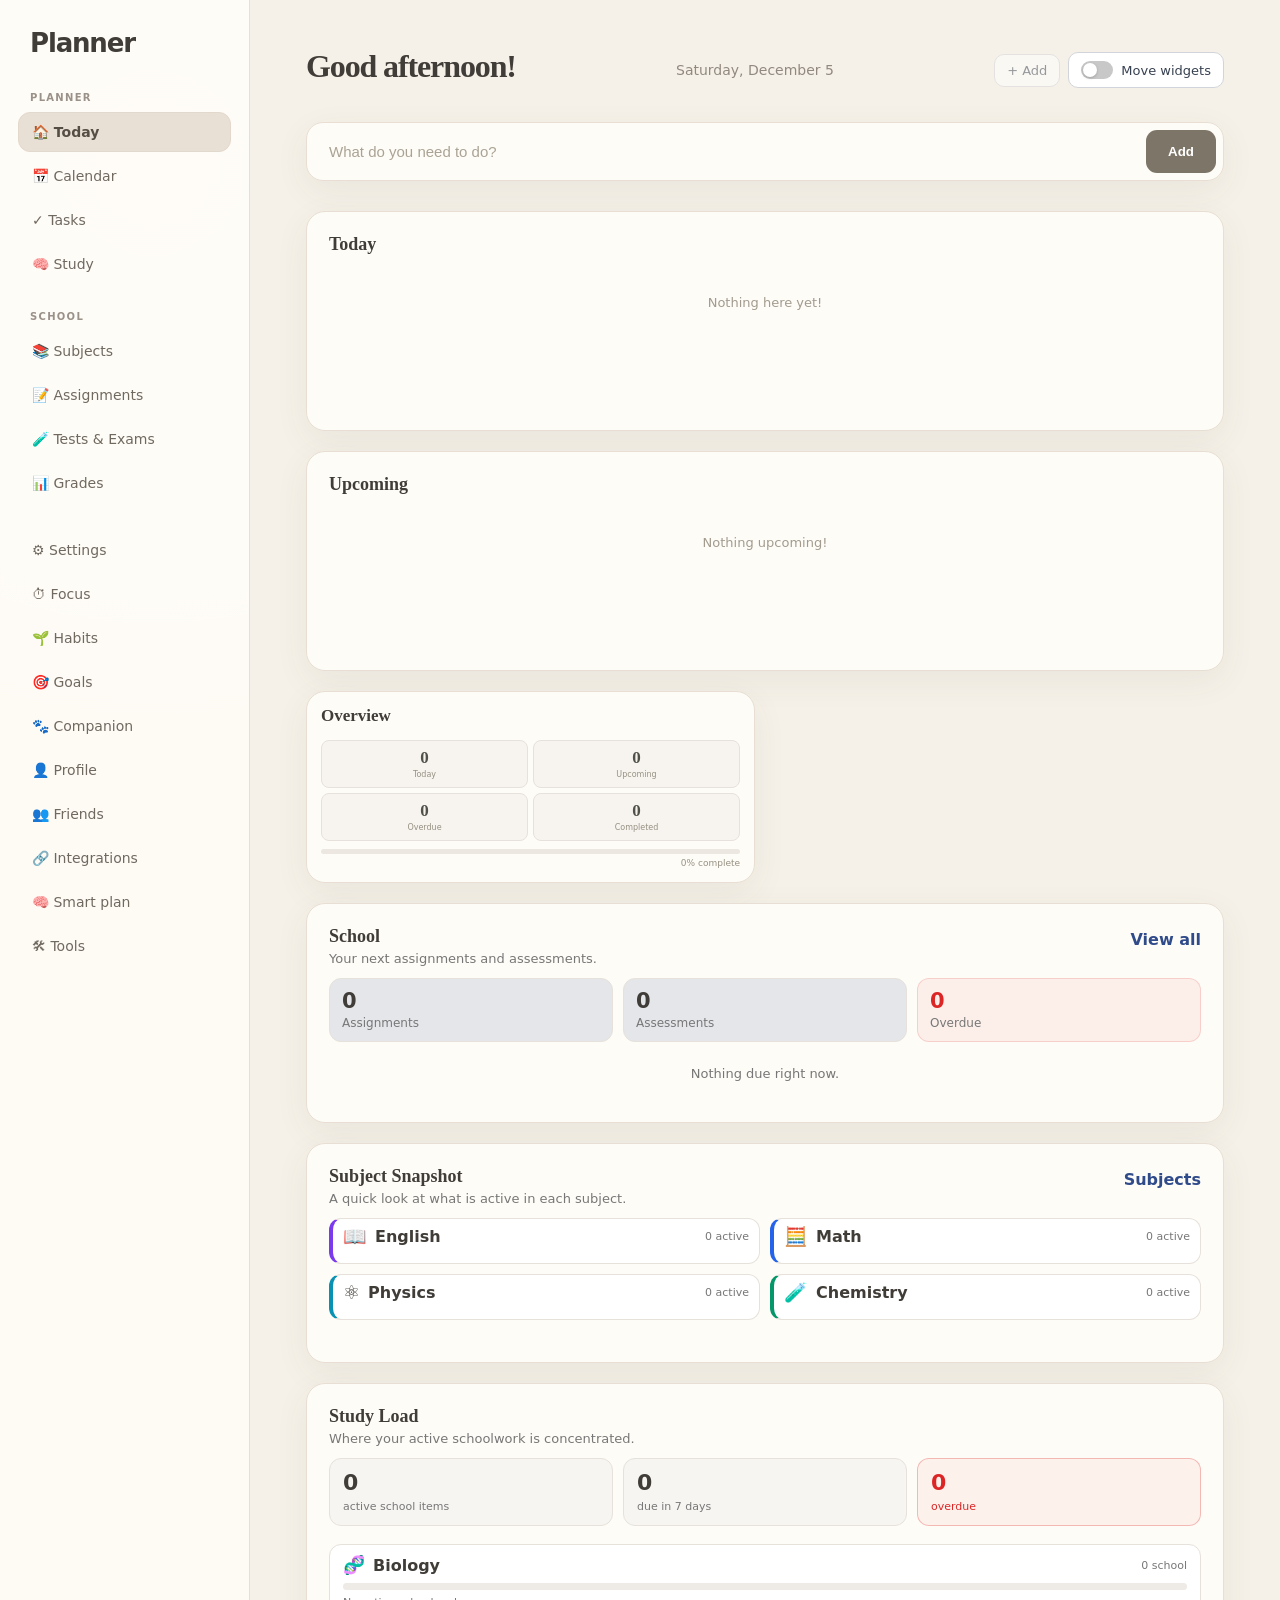
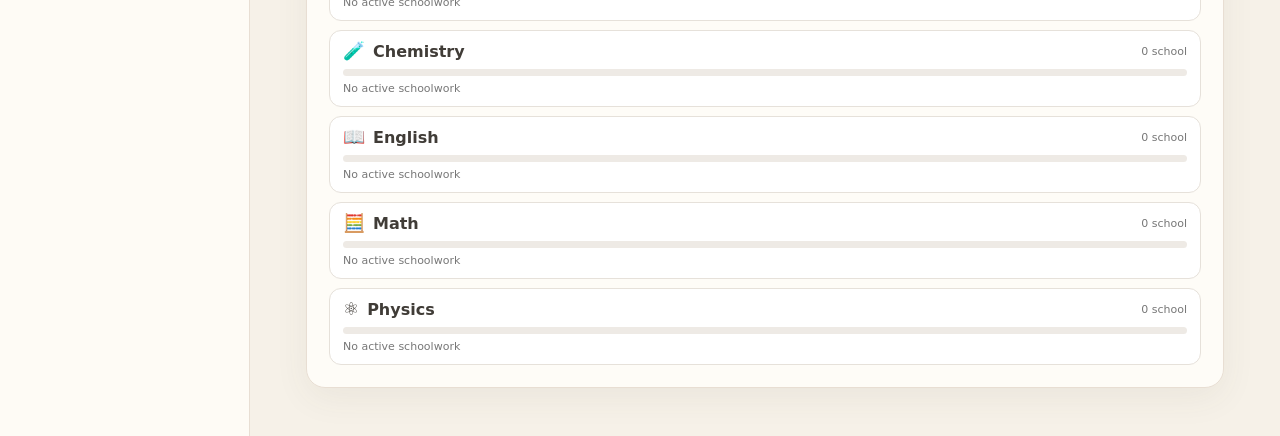
==== commit f600084a: "Load reliability and planning tools" ====
--- a/index.html
+++ b/index.html
@@ -13,5 +13,5 @@
 <div id="assignmentsPage" class="page-hidden"><header class="header assignments-page-header"><div><h1>Assignments</h1><p>Keep track of what needs to be handed in.</p></div><button class="save-button" onclick="openAssignmentModal()">+ Add Assignment</button></header><div class="assignment-summary"><div class="assignment-stat"><span id="assignmentUpcomingCount">0</span><small>Upcoming</small></div><div class="assignment-stat"><span id="assignmentOverdueCount">0</span><small>Overdue</small></div><div class="assignment-stat"><span id="assignmentCompletedCount">0</span><small>Completed</small></div></div><section class="card assignments-card"><div class="assignment-filters"><select id="assignmentSubjectFilter"><option value="">All subjects</option></select><select id="assignmentStatusFilter"><option value="">All statuses</option><option value="upcoming">Upcoming</option><option value="overdue">Overdue</option><option value="completed">Completed</option></select></div><div id="assignmentsList" class="assignments-list"></div></section></div>
 <div id="settingsPage" class="page-hidden"><header class="header"><h1>Settings</h1><p>Customize your planner</p></header><section class="card settings-card"><div class="settings-heading"><div><h2>Subjects</h2><p>Subjects available when creating tasks.</p></div><button class="save-button" onclick="openSubjectModal()">+ Add Subject</button></div><div id="subjectsList" class="settings-list"></div></section><section class="card settings-card"><div class="settings-heading"><div><h2>Task Types</h2><p>Types available when creating tasks.</p></div><button class="save-button" onclick="openTaskTypeModal()">+ Add Type</button></div><div id="typesList" class="settings-list"></div></section></div></main></div>
 <div class="modal-overlay" id="taskModal"><div class="modal"><div class="modal-header"><h2>New Task</h2><button class="close-button" onclick="closeTaskModal()">×</button></div><div class="form-group"><label for="taskName">Name</label><input id="taskName" type="text" placeholder="What do you need to do?"></div><div class="form-row"><div class="form-group"><label for="taskSubject">Subject</label><select id="taskSubject"></select></div><div class="form-row"><div class="form-group"><label for="taskDueDate"><span id="taskDateLabel">Due date</span></label><input id="taskDueDate" type="date"></div><div class="form-group"><label for="taskPriority">Priority</label><select id="taskPriority"><option value="Low">Low</option><option value="Normal" selected>Normal</option><option value="High">High</option></select></div></div><div class="form-group" id="taskRecurrenceGroup"><label for="taskRecurrence">Repeat</label><select id="taskRecurrence"><option value="">Does not repeat</option><option value="daily">Every day</option><option value="weekday">Every weekday</option><option value="weekly">Every week</option><option value="biweekly">Every 2 weeks</option><option value="monthly">Every month</option><option value="custom">Custom</option></select></div><div class="form-group"><label for="taskTags">Tags</label><input id="taskTags" type="text" placeholder="#School, #Important"></div><div class="modal-actions"><button class="cancel-button" onclick="closeTaskModal()">Cancel</button><button class="save-button" onclick="createTask()">Add Task</button></div></div></div>
-<script src="script.js"></script><script src="planner-data-layer.js"></script><script src="subject-enhancements.js"></script><script src="navigation.js?v=20260906d"></script><script src="task-type-enhancements.js"></script><script src="calendar.js"></script><script src="calendar-edit.js"></script><script src="task-subject-fix.js"></script><script src="dashboard-edit.js"></script><script src="tasks-page.js"></script><script src="subjects-page.js"></script><script src="subject-detail-page.js?v=20260906c"></script><script src="subject-roadmap.js?v=20260906"></script><script src="assignments-page.js?v=20260907b"></script><script src="recurring-tasks.js"></script><script src="delete-task.js"></script><script src="status-consistency.js"></script><script src="dashboard-priorities-stats.js"></script><script src="calendar-day-fix.js"></script><script src="tests-exams-page.js?v=20260907b"></script><script src="grades-page.js?v=20260907c"></script><script src="grade-interactions.js?v=20260907b"></script><script src="task-validation.js"></script><script src="settings-enhancements.js"></script><script src="dashboard-widgets.js"></script><script src="dashboard-school-widget.js"></script><script src="dashboard-subjects-widget.js"></script><script src="dashboard-study-load.js"></script><script src="dashboard-today-upcoming.js"></script><script src="quick-add.js?v=20260906"></script><script src="quick-add-fix.js?v=20260906"></script><script src="roadmap-core.js?v=20260907"></script><script src="pwa.js?v=20260931"></script>
+<script src="script.js"></script><script src="planner-data-layer.js"></script><script src="subject-enhancements.js"></script><script src="navigation.js?v=20260906d"></script><script src="task-type-enhancements.js"></script><script src="calendar.js"></script><script src="calendar-edit.js"></script><script src="task-subject-fix.js"></script><script src="dashboard-edit.js"></script><script src="tasks-page.js"></script><script src="subjects-page.js"></script><script src="subject-detail-page.js?v=20260906c"></script><script src="subject-roadmap.js?v=20260906"></script><script src="assignments-page.js?v=20260907b"></script><script src="recurring-tasks.js"></script><script src="delete-task.js"></script><script src="status-consistency.js"></script><script src="dashboard-priorities-stats.js"></script><script src="calendar-day-fix.js"></script><script src="tests-exams-page.js?v=20260907b"></script><script src="grades-page.js?v=20260907c"></script><script src="grade-interactions.js?v=20260907b"></script><script src="task-validation.js"></script><script src="settings-enhancements.js"></script><script src="dashboard-widgets.js"></script><script src="dashboard-school-widget.js"></script><script src="dashboard-subjects-widget.js"></script><script src="dashboard-study-load.js"></script><script src="dashboard-today-upcoming.js"></script><script src="quick-add.js?v=20260906"></script><script src="quick-add-fix.js?v=20260906"></script><script src="roadmap-core.js?v=20260907"></script><script src="roadmap-reliability.js?v=20260907"></script><script src="pwa.js?v=20260931"></script>
 </body></html>
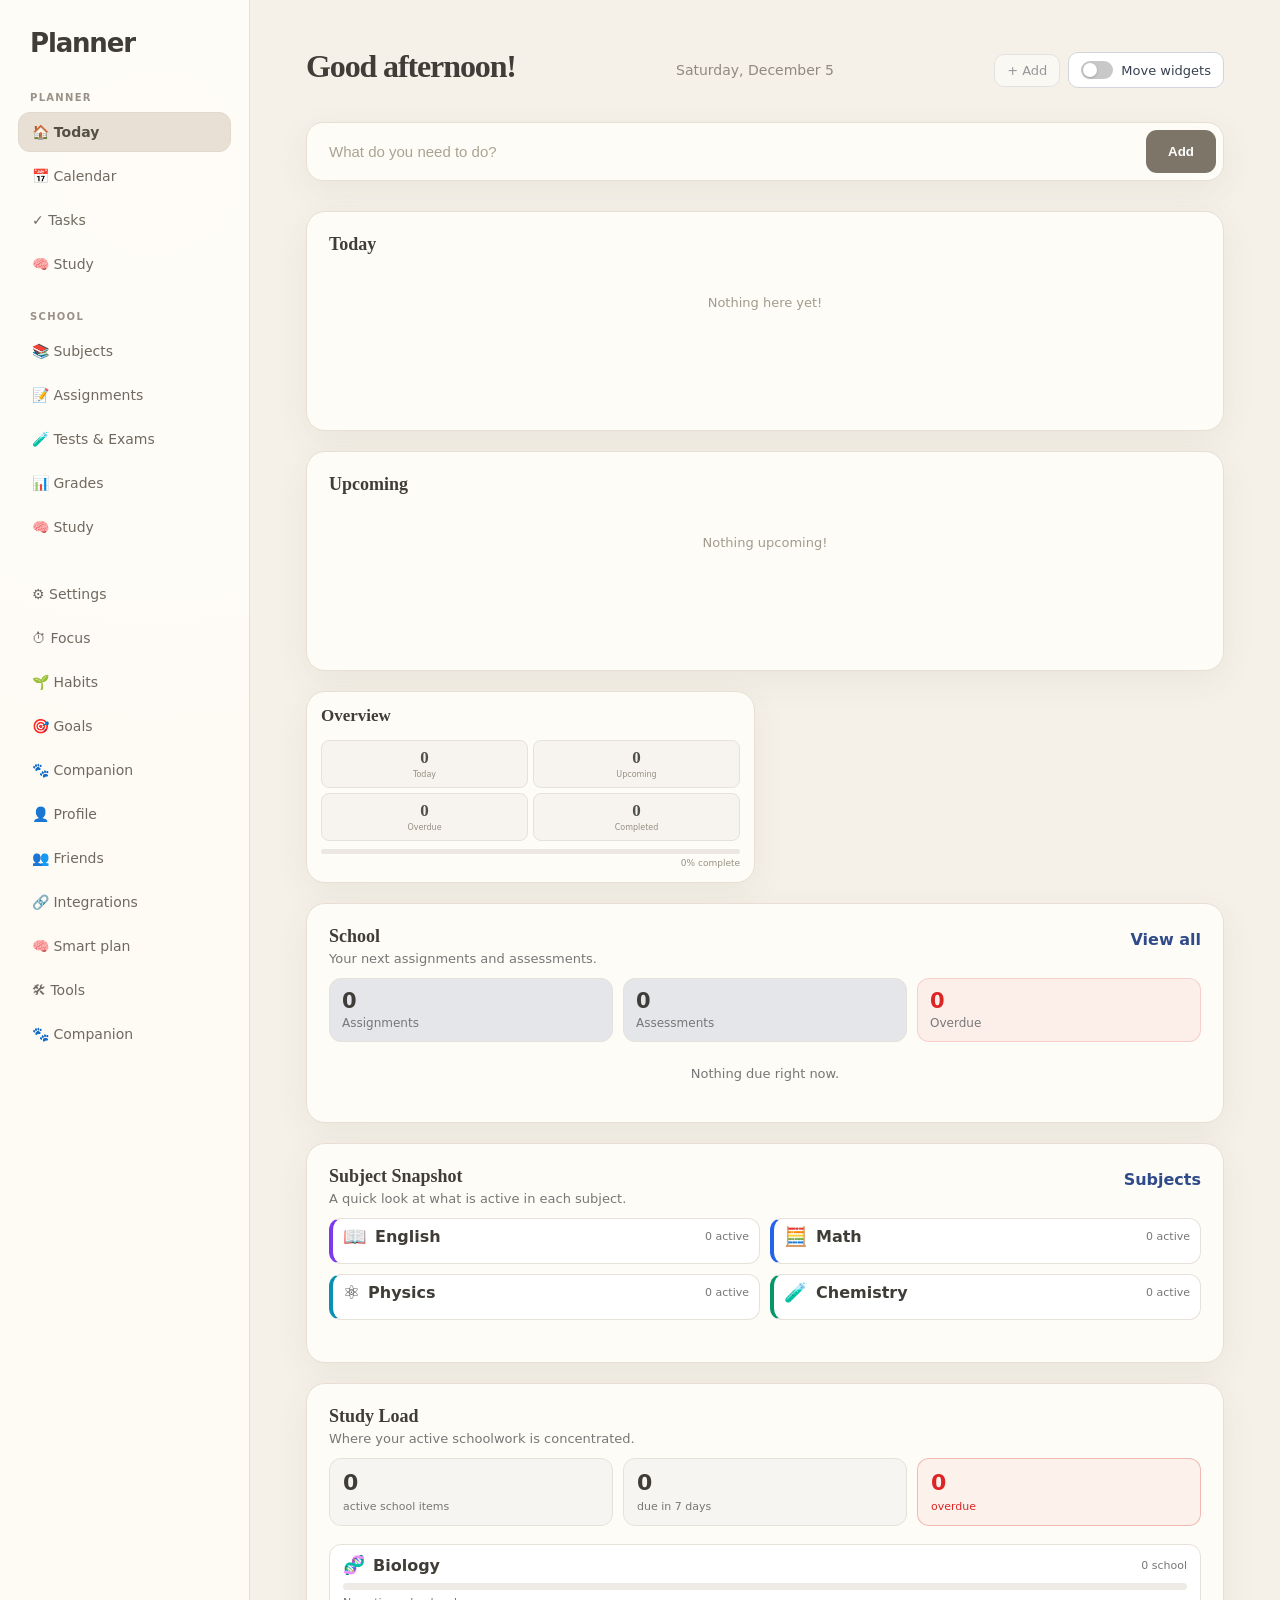
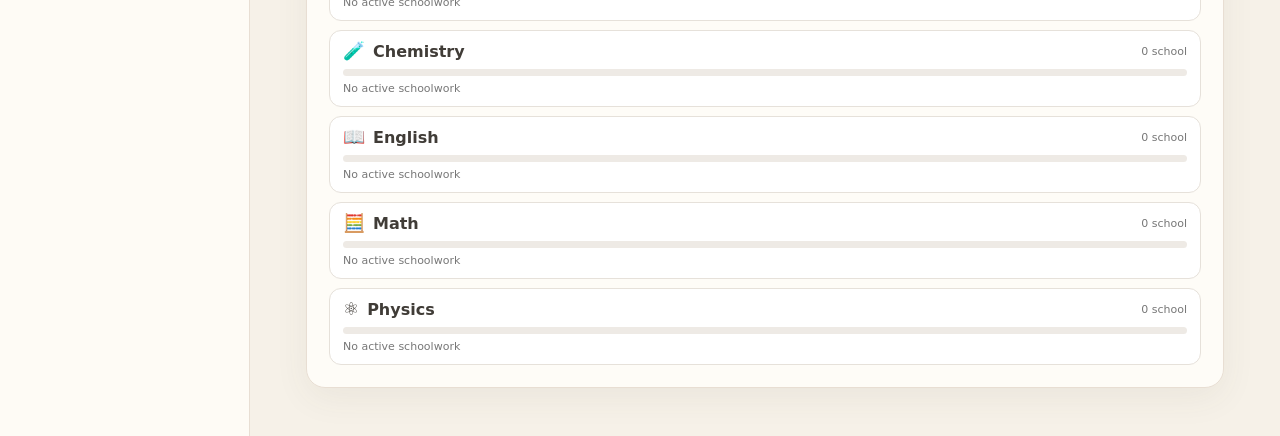
==== commit 64ec0a28: "Load roadmap systems foundation" ====
--- a/index.html
+++ b/index.html
@@ -2,7 +2,7 @@
 <html lang="en">
 <head>
 <meta charset="UTF-8"><meta name="viewport" content="width=device-width, initial-scale=1.0"><meta http-equiv="Cache-Control" content="no-cache, no-store, must-revalidate"><meta http-equiv="Pragma" content="no-cache"><meta http-equiv="Expires" content="0"><title>Planner</title>
-<link rel="manifest" href="./manifest.json"><meta name="theme-color" content="#687b5e"><link rel="stylesheet" href="style.css"><link rel="stylesheet" href="aesthetic.css"><link rel="stylesheet" href="subject-enhancements.css"><link rel="stylesheet" href="task-type-enhancements.css"><link rel="stylesheet" href="calendar.css"><link rel="stylesheet" href="calendar-polish.css"><link rel="stylesheet" href="tasks-page.css"><link rel="stylesheet" href="subjects-page.css"><link rel="stylesheet" href="subject-detail-page.css"><link rel="stylesheet" href="subject-roadmap.css"><link rel="stylesheet" href="subject-grade-graph.css"><link rel="stylesheet" href="assignments-page.css"><link rel="stylesheet" href="dashboard-widgets.css"><link rel="stylesheet" href="dashboard-subjects-widget.css"><link rel="stylesheet" href="dashboard-study-load.css"><link rel="stylesheet" href="roadmap-core.css?v=20260907">
+<link rel="manifest" href="./manifest.json"><meta name="theme-color" content="#687b5e"><link rel="stylesheet" href="style.css"><link rel="stylesheet" href="aesthetic.css"><link rel="stylesheet" href="subject-enhancements.css"><link rel="stylesheet" href="task-type-enhancements.css"><link rel="stylesheet" href="calendar.css"><link rel="stylesheet" href="calendar-polish.css"><link rel="stylesheet" href="tasks-page.css"><link rel="stylesheet" href="subjects-page.css"><link rel="stylesheet" href="subject-detail-page.css"><link rel="stylesheet" href="subject-roadmap.css"><link rel="stylesheet" href="subject-grade-graph.css"><link rel="stylesheet" href="assignments-page.css"><link rel="stylesheet" href="dashboard-widgets.css"><link rel="stylesheet" href="dashboard-subjects-widget.css"><link rel="stylesheet" href="dashboard-study-load.css"><link rel="stylesheet" href="roadmap-core.css?v=20260907"><link rel="stylesheet" href="roadmap-systems.css?v=20260907">
 </head>
 <body>
 <div class="app"><aside class="sidebar"><div class="logo">Planner</div><div class="nav-section"><div class="nav-title">Planner</div><a href="#dashboard" class="nav-item" data-page="dashboard" onclick="showPage('dashboard'); return false;">🏠 Today</a><a href="#calendar" class="nav-item" data-page="calendar" onclick="showPage('calendar'); return false;">📅 Calendar</a><a href="#tasks" class="nav-item" data-page="tasks" onclick="showPage('tasks'); return false;">✓ Tasks</a></div><div class="nav-section"><div class="nav-title">School</div><a href="#subjects" class="nav-item" data-page="subjects" onclick="showPage('subjects'); return false;">📚 Subjects</a><a href="#assignments" class="nav-item" data-page="assignments" onclick="showPage('assignments'); return false;">📝 Assignments</a><a href="#tests-exams" class="nav-item" data-page="tests-exams" onclick="showPage('tests-exams'); return false;">🧪 Tests & Exams</a><a href="#grades" class="nav-item" data-page="grades" onclick="showPage('grades'); return false;">📊 Grades</a></div><div class="nav-section"><a href="#settings" class="nav-item" data-page="settings" class="nav-item" onclick="showPage('settings'); return false;">⚙ Settings</a></div></aside>
@@ -13,5 +13,5 @@
 <div id="assignmentsPage" class="page-hidden"><header class="header assignments-page-header"><div><h1>Assignments</h1><p>Keep track of what needs to be handed in.</p></div><button class="save-button" onclick="openAssignmentModal()">+ Add Assignment</button></header><div class="assignment-summary"><div class="assignment-stat"><span id="assignmentUpcomingCount">0</span><small>Upcoming</small></div><div class="assignment-stat"><span id="assignmentOverdueCount">0</span><small>Overdue</small></div><div class="assignment-stat"><span id="assignmentCompletedCount">0</span><small>Completed</small></div></div><section class="card assignments-card"><div class="assignment-filters"><select id="assignmentSubjectFilter"><option value="">All subjects</option></select><select id="assignmentStatusFilter"><option value="">All statuses</option><option value="upcoming">Upcoming</option><option value="overdue">Overdue</option><option value="completed">Completed</option></select></div><div id="assignmentsList" class="assignments-list"></div></section></div>
 <div id="settingsPage" class="page-hidden"><header class="header"><h1>Settings</h1><p>Customize your planner</p></header><section class="card settings-card"><div class="settings-heading"><div><h2>Subjects</h2><p>Subjects available when creating tasks.</p></div><button class="save-button" onclick="openSubjectModal()">+ Add Subject</button></div><div id="subjectsList" class="settings-list"></div></section><section class="card settings-card"><div class="settings-heading"><div><h2>Task Types</h2><p>Types available when creating tasks.</p></div><button class="save-button" onclick="openTaskTypeModal()">+ Add Type</button></div><div id="typesList" class="settings-list"></div></section></div></main></div>
 <div class="modal-overlay" id="taskModal"><div class="modal"><div class="modal-header"><h2>New Task</h2><button class="close-button" onclick="closeTaskModal()">×</button></div><div class="form-group"><label for="taskName">Name</label><input id="taskName" type="text" placeholder="What do you need to do?"></div><div class="form-row"><div class="form-group"><label for="taskSubject">Subject</label><select id="taskSubject"></select></div><div class="form-row"><div class="form-group"><label for="taskDueDate"><span id="taskDateLabel">Due date</span></label><input id="taskDueDate" type="date"></div><div class="form-group"><label for="taskPriority">Priority</label><select id="taskPriority"><option value="Low">Low</option><option value="Normal" selected>Normal</option><option value="High">High</option></select></div></div><div class="form-group" id="taskRecurrenceGroup"><label for="taskRecurrence">Repeat</label><select id="taskRecurrence"><option value="">Does not repeat</option><option value="daily">Every day</option><option value="weekday">Every weekday</option><option value="weekly">Every week</option><option value="biweekly">Every 2 weeks</option><option value="monthly">Every month</option><option value="custom">Custom</option></select></div><div class="form-group"><label for="taskTags">Tags</label><input id="taskTags" type="text" placeholder="#School, #Important"></div><div class="modal-actions"><button class="cancel-button" onclick="closeTaskModal()">Cancel</button><button class="save-button" onclick="createTask()">Add Task</button></div></div></div>
-<script src="script.js"></script><script src="planner-data-layer.js"></script><script src="subject-enhancements.js"></script><script src="navigation.js?v=20260906d"></script><script src="task-type-enhancements.js"></script><script src="calendar.js"></script><script src="calendar-edit.js"></script><script src="task-subject-fix.js"></script><script src="dashboard-edit.js"></script><script src="tasks-page.js"></script><script src="subjects-page.js"></script><script src="subject-detail-page.js?v=20260906c"></script><script src="subject-roadmap.js?v=20260906"></script><script src="assignments-page.js?v=20260907b"></script><script src="recurring-tasks.js"></script><script src="delete-task.js"></script><script src="status-consistency.js"></script><script src="dashboard-priorities-stats.js"></script><script src="calendar-day-fix.js"></script><script src="tests-exams-page.js?v=20260907b"></script><script src="grades-page.js?v=20260907c"></script><script src="grade-interactions.js?v=20260907b"></script><script src="task-validation.js"></script><script src="settings-enhancements.js"></script><script src="dashboard-widgets.js"></script><script src="dashboard-school-widget.js"></script><script src="dashboard-subjects-widget.js"></script><script src="dashboard-study-load.js"></script><script src="dashboard-today-upcoming.js"></script><script src="quick-add.js?v=20260906"></script><script src="quick-add-fix.js?v=20260906"></script><script src="roadmap-core.js?v=20260907"></script><script src="roadmap-reliability.js?v=20260907"></script><script src="pwa.js?v=20260931"></script>
+<script src="script.js"></script><script src="planner-data-layer.js"></script><script src="subject-enhancements.js"></script><script src="navigation.js?v=20260906d"></script><script src="task-type-enhancements.js"></script><script src="calendar.js"></script><script src="calendar-edit.js"></script><script src="task-subject-fix.js"></script><script src="dashboard-edit.js"></script><script src="tasks-page.js"></script><script src="subjects-page.js"></script><script src="subject-detail-page.js?v=20260906c"></script><script src="subject-roadmap.js?v=20260906"></script><script src="assignments-page.js?v=20260907b"></script><script src="recurring-tasks.js"></script><script src="delete-task.js"></script><script src="status-consistency.js"></script><script src="dashboard-priorities-stats.js"></script><script src="calendar-day-fix.js"></script><script src="tests-exams-page.js?v=20260907b"></script><script src="grades-page.js?v=20260907c"></script><script src="grade-interactions.js?v=20260907b"></script><script src="task-validation.js"></script><script src="settings-enhancements.js"></script><script src="dashboard-widgets.js"></script><script src="dashboard-school-widget.js"></script><script src="dashboard-subjects-widget.js"></script><script src="dashboard-study-load.js"></script><script src="dashboard-today-upcoming.js"></script><script src="quick-add.js?v=20260906"></script><script src="quick-add-fix.js?v=20260906"></script><script src="roadmap-core.js?v=20260907"></script><script src="roadmap-reliability.js?v=20260907"></script><script src="roadmap-systems.js?v=20260907"></script><script src="pwa.js?v=20260931"></script>
 </body></html>
--- a/roadmap-systems.css
+++ b/roadmap-systems.css
@@ -0,0 +1 @@
+.roadmap-system-page{max-width:1100px}.roadmap-system-page>.card{margin-bottom:18px}.roadmap-list-item{display:flex;align-items:center;gap:14px;padding:13px 0;border-bottom:1px solid rgba(0,0,0,.08)}.roadmap-list-item:last-child{border-bottom:0}.roadmap-list-item>span{font-size:1.5rem;flex:0 0 auto}.roadmap-list-item>div{flex:1;min-width:0}.roadmap-list-item strong,.roadmap-list-item small{display:block}.roadmap-list-item small{opacity:.68;margin-top:3px}.roadmap-list-item progress{width:130px}.roadmap-empty{padding:22px 8px;opacity:.62;text-align:center}.roadmap-focus-start{display:flex;align-items:end;gap:14px;flex-wrap:wrap}.roadmap-focus-start label,.profile-card label{display:flex;flex-direction:column;gap:6px;font-weight:600}.roadmap-focus-start input,.profile-card input{padding:10px 12px;border:1px solid rgba(0,0,0,.14);border-radius:10px;background:transparent}.roadmap-focus-active{display:flex;align-items:center;gap:12px;flex-wrap:wrap}.roadmap-focus-active strong{margin-right:auto}.roadmap-history-row{padding:9px 0;border-bottom:1px solid rgba(0,0,0,.07);font-size:.92rem}.companion-card{text-align:center;padding:34px}.companion-avatar,.profile-avatar{font-size:5rem;margin-bottom:8px}.companion-card p{opacity:.7}.roadmap-actions{display:flex;gap:10px;flex-wrap:wrap}.tool-search{width:100%;box-sizing:border-box}.global-result{display:flex;width:100%;gap:12px;align-items:center;text-align:left;background:transparent;border:0;border-bottom:1px solid rgba(0,0,0,.07);padding:12px 4px;cursor:pointer}.global-result span:nth-child(2){display:flex;flex-direction:column}.global-result small{opacity:.65;margin-top:2px}@media(max-width:700px){.roadmap-system-page{padding-bottom:30px}.roadmap-list-item{align-items:flex-start;flex-wrap:wrap}.roadmap-list-item button{margin-left:auto}.roadmap-list-item progress{width:100%;order:3}.roadmap-focus-start{align-items:stretch;flex-direction:column}.roadmap-focus-start button{width:100%}.companion-avatar,.profile-avatar{font-size:4rem}.roadmap-actions>*{flex:1 1 150px}.roadmap-system-page .card{padding:16px}.roadmap-system-page h1{font-size:1.8rem}}
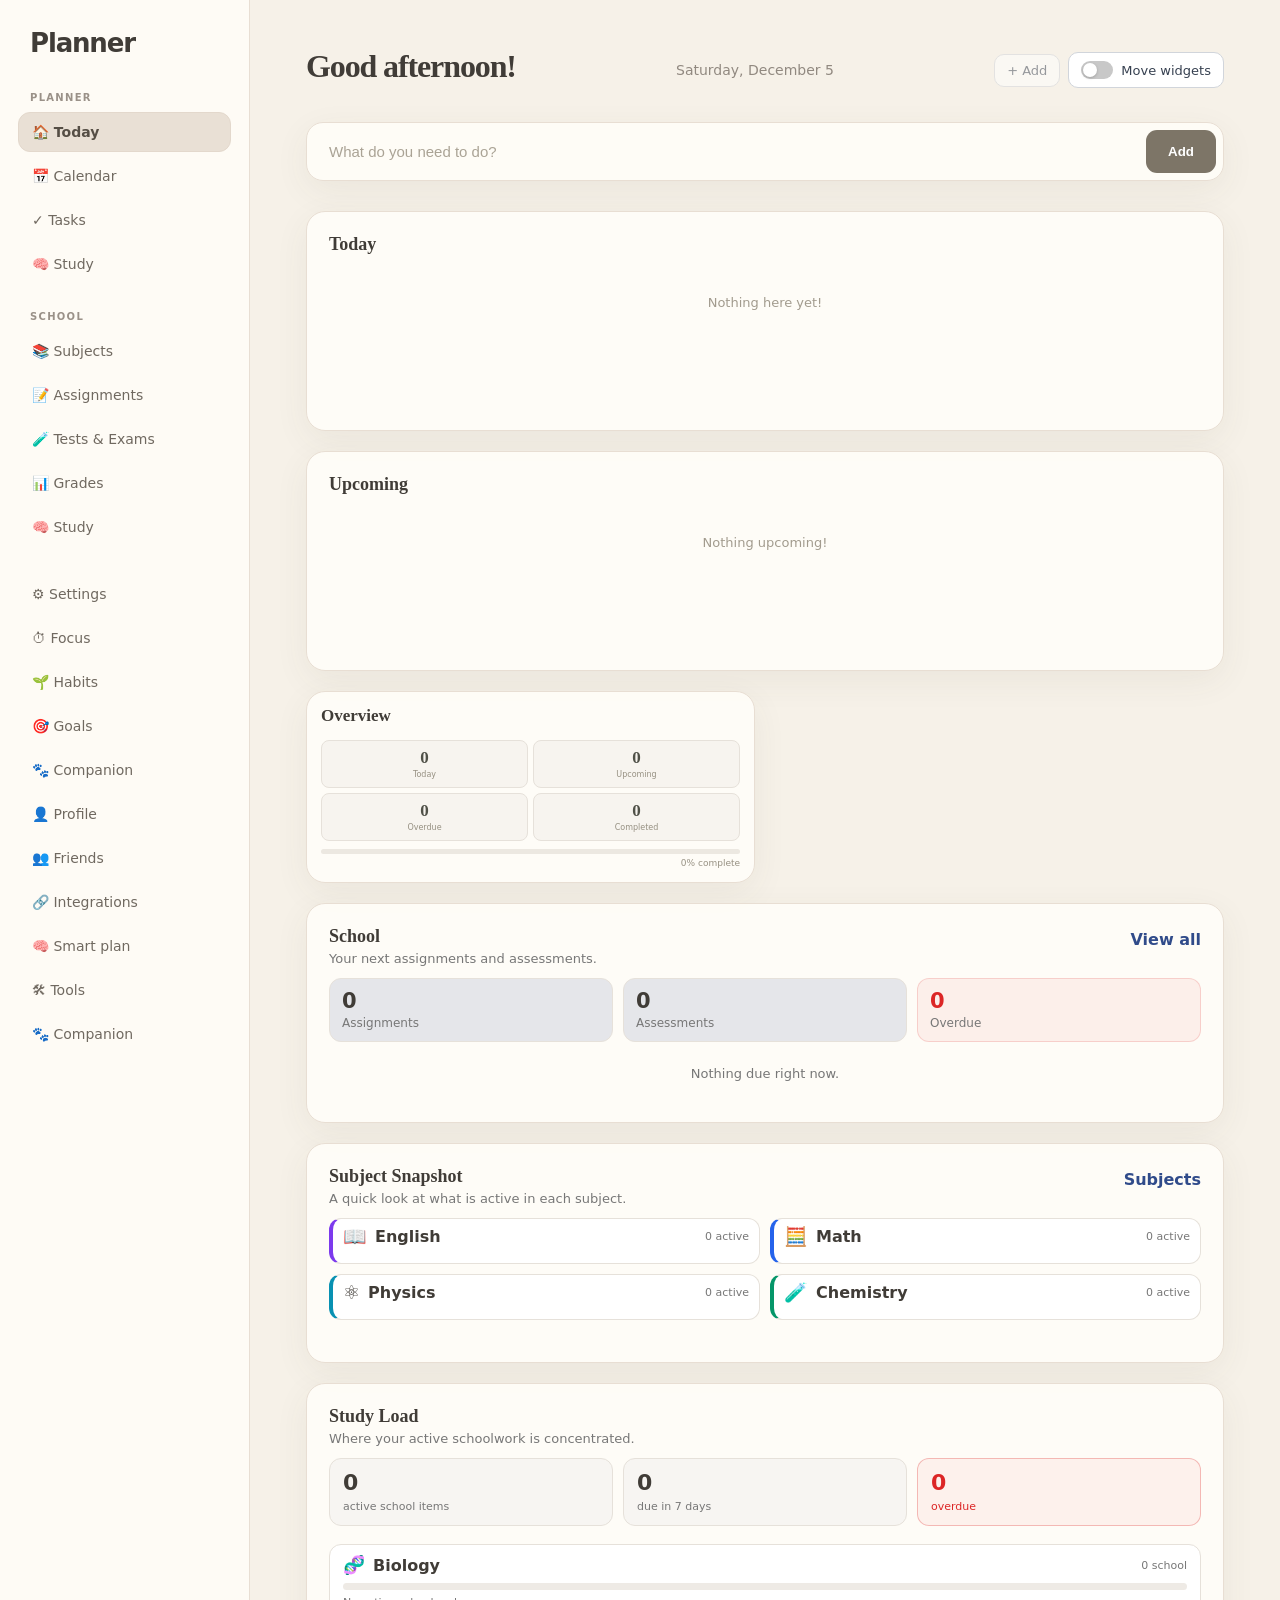
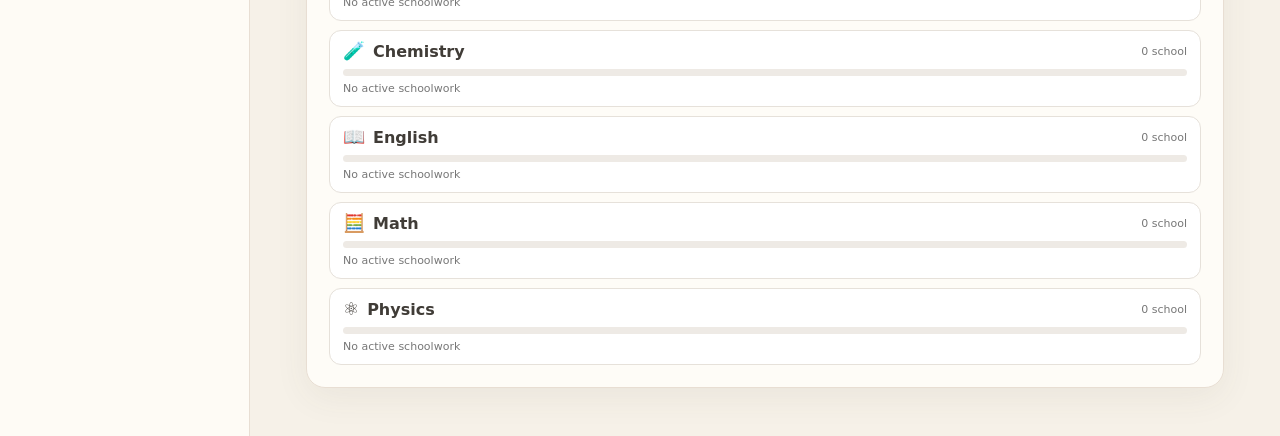
==== commit 7ccab851: "Load study expansion, grade tools, and themes" ====
--- a/index.html
+++ b/index.html
@@ -2,7 +2,7 @@
 <html lang="en">
 <head>
 <meta charset="UTF-8"><meta name="viewport" content="width=device-width, initial-scale=1.0"><meta http-equiv="Cache-Control" content="no-cache, no-store, must-revalidate"><meta http-equiv="Pragma" content="no-cache"><meta http-equiv="Expires" content="0"><title>Planner</title>
-<link rel="manifest" href="./manifest.json"><meta name="theme-color" content="#687b5e"><link rel="stylesheet" href="style.css"><link rel="stylesheet" href="aesthetic.css"><link rel="stylesheet" href="subject-enhancements.css"><link rel="stylesheet" href="task-type-enhancements.css"><link rel="stylesheet" href="calendar.css"><link rel="stylesheet" href="calendar-polish.css"><link rel="stylesheet" href="tasks-page.css"><link rel="stylesheet" href="subjects-page.css"><link rel="stylesheet" href="subject-detail-page.css"><link rel="stylesheet" href="subject-roadmap.css"><link rel="stylesheet" href="subject-grade-graph.css"><link rel="stylesheet" href="assignments-page.css"><link rel="stylesheet" href="dashboard-widgets.css"><link rel="stylesheet" href="dashboard-subjects-widget.css"><link rel="stylesheet" href="dashboard-study-load.css"><link rel="stylesheet" href="roadmap-core.css?v=20260907"><link rel="stylesheet" href="roadmap-systems.css?v=20260907">
+<link rel="manifest" href="./manifest.json"><meta name="theme-color" content="#687b5e"><link rel="stylesheet" href="style.css"><link rel="stylesheet" href="aesthetic.css"><link rel="stylesheet" href="subject-enhancements.css"><link rel="stylesheet" href="task-type-enhancements.css"><link rel="stylesheet" href="calendar.css"><link rel="stylesheet" href="calendar-polish.css"><link rel="stylesheet" href="tasks-page.css"><link rel="stylesheet" href="subjects-page.css"><link rel="stylesheet" href="subject-detail-page.css"><link rel="stylesheet" href="subject-roadmap.css"><link rel="stylesheet" href="subject-grade-graph.css"><link rel="stylesheet" href="assignments-page.css"><link rel="stylesheet" href="dashboard-widgets.css"><link rel="stylesheet" href="dashboard-subjects-widget.css"><link rel="stylesheet" href="dashboard-study-load.css"><link rel="stylesheet" href="roadmap-core.css?v=20260907"><link rel="stylesheet" href="roadmap-systems.css?v=20260907"><link rel="stylesheet" href="study-expansion.css?v=20260907"><link rel="stylesheet" href="theme-system.css?v=20260907">
 </head>
 <body>
 <div class="app"><aside class="sidebar"><div class="logo">Planner</div><div class="nav-section"><div class="nav-title">Planner</div><a href="#dashboard" class="nav-item" data-page="dashboard" onclick="showPage('dashboard'); return false;">🏠 Today</a><a href="#calendar" class="nav-item" data-page="calendar" onclick="showPage('calendar'); return false;">📅 Calendar</a><a href="#tasks" class="nav-item" data-page="tasks" onclick="showPage('tasks'); return false;">✓ Tasks</a></div><div class="nav-section"><div class="nav-title">School</div><a href="#subjects" class="nav-item" data-page="subjects" onclick="showPage('subjects'); return false;">📚 Subjects</a><a href="#assignments" class="nav-item" data-page="assignments" onclick="showPage('assignments'); return false;">📝 Assignments</a><a href="#tests-exams" class="nav-item" data-page="tests-exams" onclick="showPage('tests-exams'); return false;">🧪 Tests & Exams</a><a href="#grades" class="nav-item" data-page="grades" onclick="showPage('grades'); return false;">📊 Grades</a></div><div class="nav-section"><a href="#settings" class="nav-item" data-page="settings" class="nav-item" onclick="showPage('settings'); return false;">⚙ Settings</a></div></aside>
@@ -13,5 +13,5 @@
 <div id="assignmentsPage" class="page-hidden"><header class="header assignments-page-header"><div><h1>Assignments</h1><p>Keep track of what needs to be handed in.</p></div><button class="save-button" onclick="openAssignmentModal()">+ Add Assignment</button></header><div class="assignment-summary"><div class="assignment-stat"><span id="assignmentUpcomingCount">0</span><small>Upcoming</small></div><div class="assignment-stat"><span id="assignmentOverdueCount">0</span><small>Overdue</small></div><div class="assignment-stat"><span id="assignmentCompletedCount">0</span><small>Completed</small></div></div><section class="card assignments-card"><div class="assignment-filters"><select id="assignmentSubjectFilter"><option value="">All subjects</option></select><select id="assignmentStatusFilter"><option value="">All statuses</option><option value="upcoming">Upcoming</option><option value="overdue">Overdue</option><option value="completed">Completed</option></select></div><div id="assignmentsList" class="assignments-list"></div></section></div>
 <div id="settingsPage" class="page-hidden"><header class="header"><h1>Settings</h1><p>Customize your planner</p></header><section class="card settings-card"><div class="settings-heading"><div><h2>Subjects</h2><p>Subjects available when creating tasks.</p></div><button class="save-button" onclick="openSubjectModal()">+ Add Subject</button></div><div id="subjectsList" class="settings-list"></div></section><section class="card settings-card"><div class="settings-heading"><div><h2>Task Types</h2><p>Types available when creating tasks.</p></div><button class="save-button" onclick="openTaskTypeModal()">+ Add Type</button></div><div id="typesList" class="settings-list"></div></section></div></main></div>
 <div class="modal-overlay" id="taskModal"><div class="modal"><div class="modal-header"><h2>New Task</h2><button class="close-button" onclick="closeTaskModal()">×</button></div><div class="form-group"><label for="taskName">Name</label><input id="taskName" type="text" placeholder="What do you need to do?"></div><div class="form-row"><div class="form-group"><label for="taskSubject">Subject</label><select id="taskSubject"></select></div><div class="form-row"><div class="form-group"><label for="taskDueDate"><span id="taskDateLabel">Due date</span></label><input id="taskDueDate" type="date"></div><div class="form-group"><label for="taskPriority">Priority</label><select id="taskPriority"><option value="Low">Low</option><option value="Normal" selected>Normal</option><option value="High">High</option></select></div></div><div class="form-group" id="taskRecurrenceGroup"><label for="taskRecurrence">Repeat</label><select id="taskRecurrence"><option value="">Does not repeat</option><option value="daily">Every day</option><option value="weekday">Every weekday</option><option value="weekly">Every week</option><option value="biweekly">Every 2 weeks</option><option value="monthly">Every month</option><option value="custom">Custom</option></select></div><div class="form-group"><label for="taskTags">Tags</label><input id="taskTags" type="text" placeholder="#School, #Important"></div><div class="modal-actions"><button class="cancel-button" onclick="closeTaskModal()">Cancel</button><button class="save-button" onclick="createTask()">Add Task</button></div></div></div>
-<script src="script.js"></script><script src="planner-data-layer.js"></script><script src="subject-enhancements.js"></script><script src="navigation.js?v=20260906d"></script><script src="task-type-enhancements.js"></script><script src="calendar.js"></script><script src="calendar-edit.js"></script><script src="task-subject-fix.js"></script><script src="dashboard-edit.js"></script><script src="tasks-page.js"></script><script src="subjects-page.js"></script><script src="subject-detail-page.js?v=20260906c"></script><script src="subject-roadmap.js?v=20260906"></script><script src="assignments-page.js?v=20260907b"></script><script src="recurring-tasks.js"></script><script src="delete-task.js"></script><script src="status-consistency.js"></script><script src="dashboard-priorities-stats.js"></script><script src="calendar-day-fix.js"></script><script src="tests-exams-page.js?v=20260907b"></script><script src="grades-page.js?v=20260907c"></script><script src="grade-interactions.js?v=20260907b"></script><script src="task-validation.js"></script><script src="settings-enhancements.js"></script><script src="dashboard-widgets.js"></script><script src="dashboard-school-widget.js"></script><script src="dashboard-subjects-widget.js"></script><script src="dashboard-study-load.js"></script><script src="dashboard-today-upcoming.js"></script><script src="quick-add.js?v=20260906"></script><script src="quick-add-fix.js?v=20260906"></script><script src="roadmap-core.js?v=20260907"></script><script src="roadmap-reliability.js?v=20260907"></script><script src="roadmap-systems.js?v=20260907"></script><script src="pwa.js?v=20260931"></script>
+<script src="script.js"></script><script src="planner-data-layer.js"></script><script src="subject-enhancements.js"></script><script src="navigation.js?v=20260906d"></script><script src="task-type-enhancements.js"></script><script src="calendar.js"></script><script src="calendar-edit.js"></script><script src="task-subject-fix.js"></script><script src="dashboard-edit.js"></script><script src="tasks-page.js"></script><script src="subjects-page.js"></script><script src="subject-detail-page.js?v=20260906c"></script><script src="subject-roadmap.js?v=20260906"></script><script src="assignments-page.js?v=20260907b"></script><script src="recurring-tasks.js"></script><script src="delete-task.js"></script><script src="status-consistency.js"></script><script src="dashboard-priorities-stats.js"></script><script src="calendar-day-fix.js"></script><script src="tests-exams-page.js?v=20260907b"></script><script src="grades-page.js?v=20260907c"></script><script src="grade-interactions.js?v=20260907b"></script><script src="task-validation.js"></script><script src="settings-enhancements.js"></script><script src="dashboard-widgets.js"></script><script src="dashboard-school-widget.js"></script><script src="dashboard-subjects-widget.js"></script><script src="dashboard-study-load.js"></script><script src="dashboard-today-upcoming.js"></script><script src="quick-add.js?v=20260906"></script><script src="quick-add-fix.js?v=20260906"></script><script src="roadmap-core.js?v=20260907"></script><script src="roadmap-reliability.js?v=20260907"></script><script src="roadmap-systems.js?v=20260907"></script><script src="study-expansion.js?v=20260907"></script><script src="grade-target-tools.js?v=20260907"></script><script src="theme-system.js?v=20260907"></script><script src="pwa.js?v=20260931"></script>
 </body></html>
--- a/study-expansion.css
+++ b/study-expansion.css
@@ -0,0 +1 @@
+.study-expansion-card{margin-top:20px}.study-expansion-actions{display:flex;gap:8px;flex-wrap:wrap}.study-expansion-list{display:grid;gap:10px;margin-top:16px}.study-expansion-item{display:flex;align-items:center;gap:12px;padding:12px 14px;border:1px solid var(--border,#ddd);border-radius:14px;background:var(--card-bg,#fff)}.study-expansion-icon{font-size:24px}.study-expansion-item>div{flex:1;min-width:0}.study-expansion-item strong,.study-expansion-item small{display:block}.study-expansion-item small{margin-top:3px;opacity:.65}.tool-muted{opacity:.7}.study-expansion-card .form-row{display:grid;grid-template-columns:1fr 1fr;gap:14px}@media(max-width:700px){.study-expansion-card .form-row{grid-template-columns:1fr}.study-expansion-actions{width:100%}.study-expansion-actions button{flex:1}.study-expansion-item{align-items:flex-start}.study-expansion-item .secondary-button{flex-shrink:0}}
--- a/theme-system.css
+++ b/theme-system.css
@@ -0,0 +1 @@
+html{--planner-accent:#687b5e;--planner-bg:#f5f1e8}body{background:var(--planner-bg)}.theme-choice-grid{display:grid;grid-template-columns:repeat(2,1fr);gap:12px}.theme-choice{text-align:left;padding:16px;border:1px solid var(--border,#ddd);border-radius:14px;background:var(--card-bg,#fff);cursor:pointer}.theme-choice strong,.theme-choice small{display:block}.theme-choice strong{font-size:16px;margin-bottom:4px}.theme-choice small{opacity:.65}.theme-choice:hover{border-color:var(--planner-accent)}@media(max-width:600px){.theme-choice-grid{grid-template-columns:1fr}}
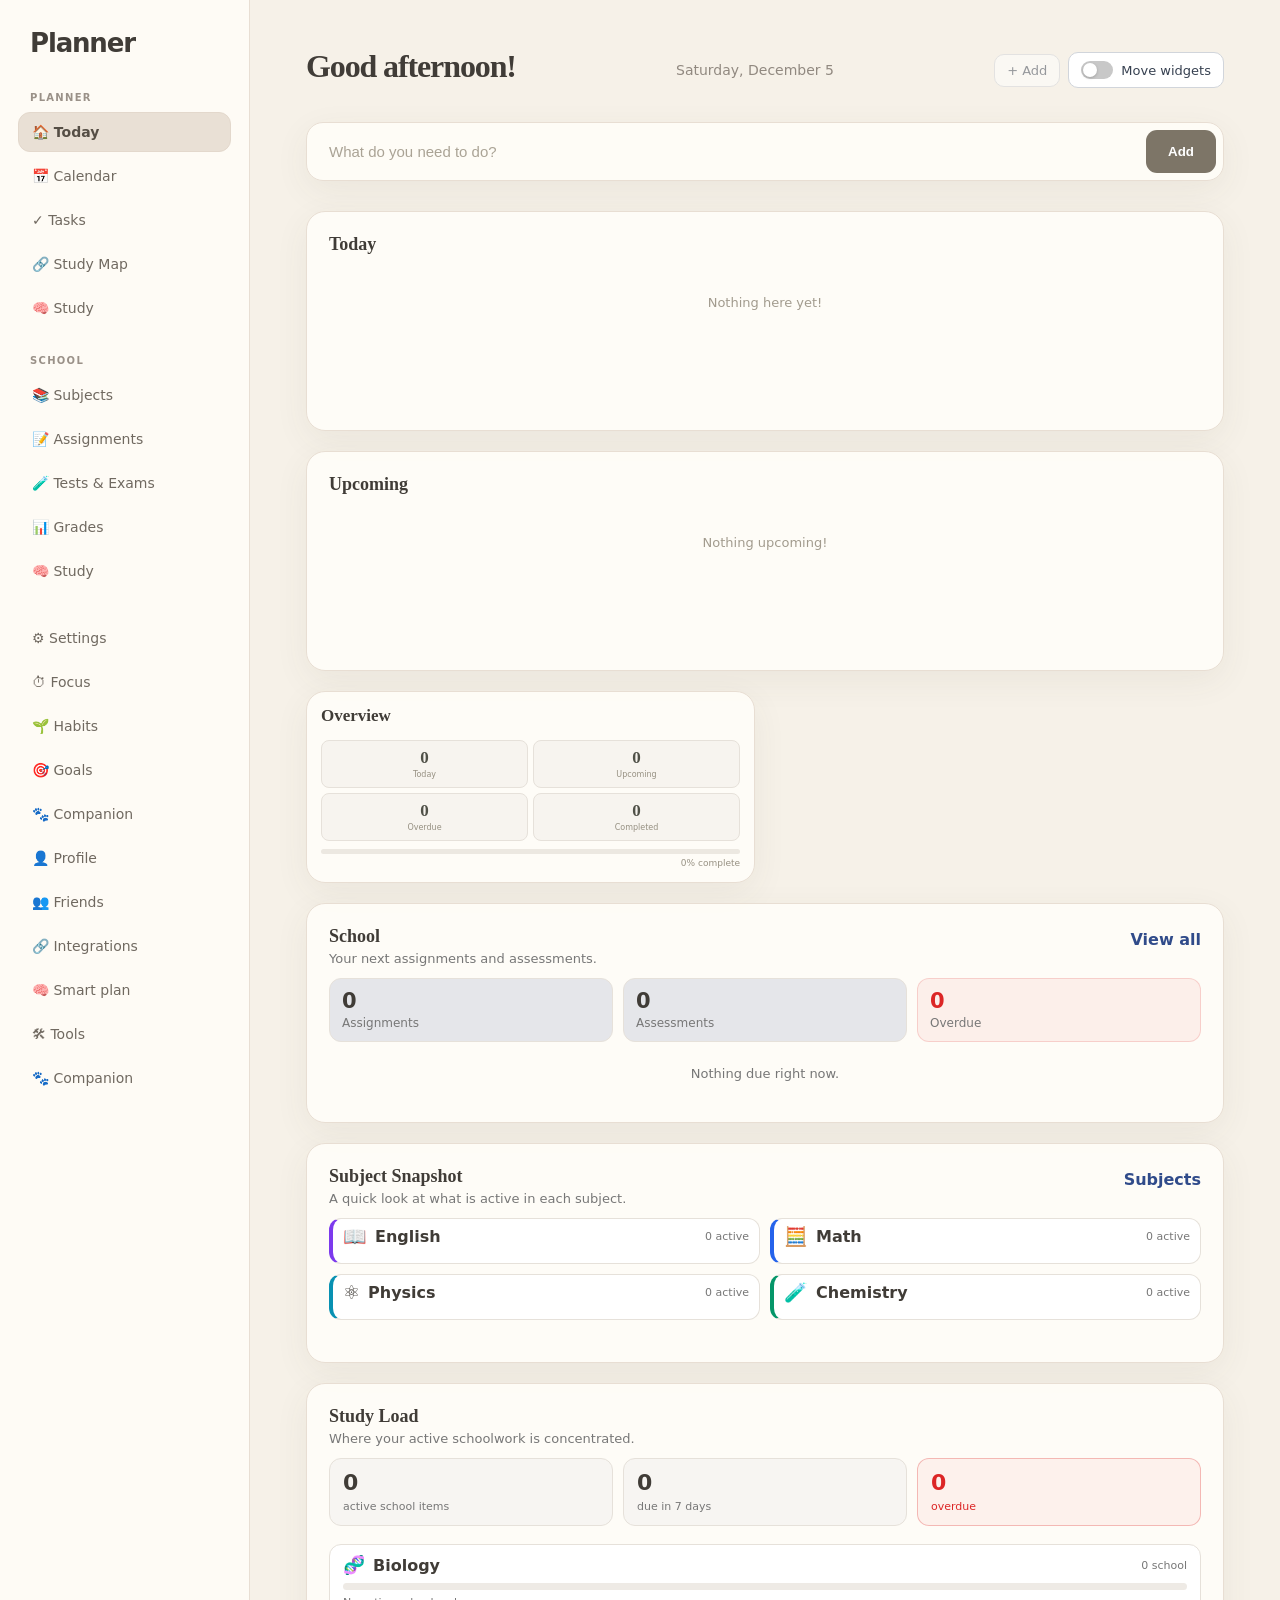
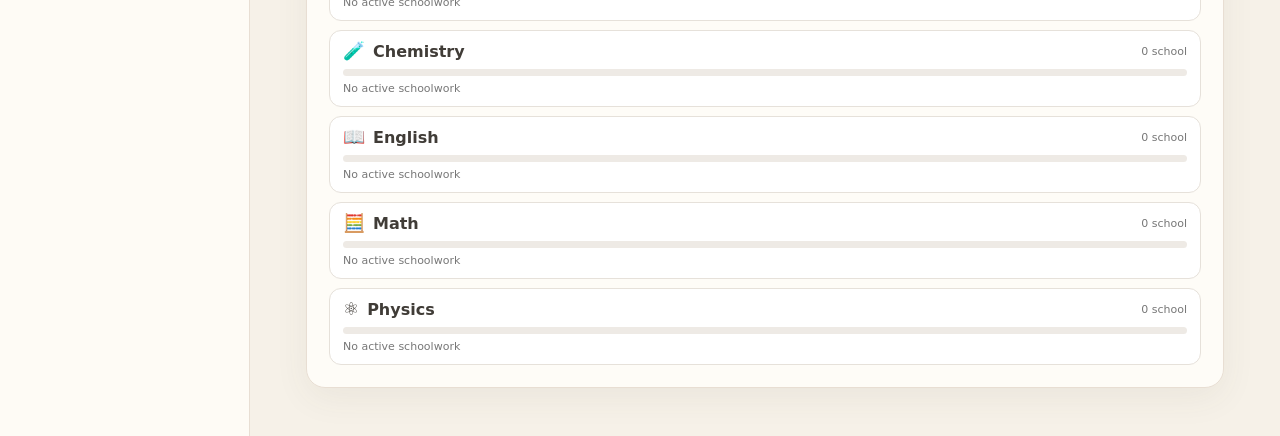
==== commit 8fbd918c: "Load school study map" ====
--- a/index.html
+++ b/index.html
@@ -2,7 +2,7 @@
 <html lang="en">
 <head>
 <meta charset="UTF-8"><meta name="viewport" content="width=device-width, initial-scale=1.0"><meta http-equiv="Cache-Control" content="no-cache, no-store, must-revalidate"><meta http-equiv="Pragma" content="no-cache"><meta http-equiv="Expires" content="0"><title>Planner</title>
-<link rel="manifest" href="./manifest.json"><meta name="theme-color" content="#687b5e"><link rel="stylesheet" href="style.css"><link rel="stylesheet" href="aesthetic.css"><link rel="stylesheet" href="subject-enhancements.css"><link rel="stylesheet" href="task-type-enhancements.css"><link rel="stylesheet" href="calendar.css"><link rel="stylesheet" href="calendar-polish.css"><link rel="stylesheet" href="tasks-page.css"><link rel="stylesheet" href="subjects-page.css"><link rel="stylesheet" href="subject-detail-page.css"><link rel="stylesheet" href="subject-roadmap.css"><link rel="stylesheet" href="subject-grade-graph.css"><link rel="stylesheet" href="assignments-page.css"><link rel="stylesheet" href="dashboard-widgets.css"><link rel="stylesheet" href="dashboard-subjects-widget.css"><link rel="stylesheet" href="dashboard-study-load.css"><link rel="stylesheet" href="roadmap-core.css?v=20260907"><link rel="stylesheet" href="roadmap-systems.css?v=20260907"><link rel="stylesheet" href="study-expansion.css?v=20260907"><link rel="stylesheet" href="theme-system.css?v=20260907">
+<link rel="manifest" href="./manifest.json"><meta name="theme-color" content="#687b5e"><link rel="stylesheet" href="style.css"><link rel="stylesheet" href="aesthetic.css"><link rel="stylesheet" href="subject-enhancements.css"><link rel="stylesheet" href="task-type-enhancements.css"><link rel="stylesheet" href="calendar.css"><link rel="stylesheet" href="calendar-polish.css"><link rel="stylesheet" href="tasks-page.css"><link rel="stylesheet" href="subjects-page.css"><link rel="stylesheet" href="subject-detail-page.css"><link rel="stylesheet" href="subject-roadmap.css"><link rel="stylesheet" href="subject-grade-graph.css"><link rel="stylesheet" href="assignments-page.css"><link rel="stylesheet" href="dashboard-widgets.css"><link rel="stylesheet" href="dashboard-subjects-widget.css"><link rel="stylesheet" href="dashboard-study-load.css"><link rel="stylesheet" href="roadmap-core.css?v=20260907"><link rel="stylesheet" href="roadmap-systems.css?v=20260907"><link rel="stylesheet" href="study-expansion.css?v=20260907"><link rel="stylesheet" href="theme-system.css?v=20260907"><link rel="stylesheet" href="school-study-links.css?v=20260907">
 </head>
 <body>
 <div class="app"><aside class="sidebar"><div class="logo">Planner</div><div class="nav-section"><div class="nav-title">Planner</div><a href="#dashboard" class="nav-item" data-page="dashboard" onclick="showPage('dashboard'); return false;">🏠 Today</a><a href="#calendar" class="nav-item" data-page="calendar" onclick="showPage('calendar'); return false;">📅 Calendar</a><a href="#tasks" class="nav-item" data-page="tasks" onclick="showPage('tasks'); return false;">✓ Tasks</a></div><div class="nav-section"><div class="nav-title">School</div><a href="#subjects" class="nav-item" data-page="subjects" onclick="showPage('subjects'); return false;">📚 Subjects</a><a href="#assignments" class="nav-item" data-page="assignments" onclick="showPage('assignments'); return false;">📝 Assignments</a><a href="#tests-exams" class="nav-item" data-page="tests-exams" onclick="showPage('tests-exams'); return false;">🧪 Tests & Exams</a><a href="#grades" class="nav-item" data-page="grades" onclick="showPage('grades'); return false;">📊 Grades</a></div><div class="nav-section"><a href="#settings" class="nav-item" data-page="settings" class="nav-item" onclick="showPage('settings'); return false;">⚙ Settings</a></div></aside>
@@ -13,5 +13,5 @@
 <div id="assignmentsPage" class="page-hidden"><header class="header assignments-page-header"><div><h1>Assignments</h1><p>Keep track of what needs to be handed in.</p></div><button class="save-button" onclick="openAssignmentModal()">+ Add Assignment</button></header><div class="assignment-summary"><div class="assignment-stat"><span id="assignmentUpcomingCount">0</span><small>Upcoming</small></div><div class="assignment-stat"><span id="assignmentOverdueCount">0</span><small>Overdue</small></div><div class="assignment-stat"><span id="assignmentCompletedCount">0</span><small>Completed</small></div></div><section class="card assignments-card"><div class="assignment-filters"><select id="assignmentSubjectFilter"><option value="">All subjects</option></select><select id="assignmentStatusFilter"><option value="">All statuses</option><option value="upcoming">Upcoming</option><option value="overdue">Overdue</option><option value="completed">Completed</option></select></div><div id="assignmentsList" class="assignments-list"></div></section></div>
 <div id="settingsPage" class="page-hidden"><header class="header"><h1>Settings</h1><p>Customize your planner</p></header><section class="card settings-card"><div class="settings-heading"><div><h2>Subjects</h2><p>Subjects available when creating tasks.</p></div><button class="save-button" onclick="openSubjectModal()">+ Add Subject</button></div><div id="subjectsList" class="settings-list"></div></section><section class="card settings-card"><div class="settings-heading"><div><h2>Task Types</h2><p>Types available when creating tasks.</p></div><button class="save-button" onclick="openTaskTypeModal()">+ Add Type</button></div><div id="typesList" class="settings-list"></div></section></div></main></div>
 <div class="modal-overlay" id="taskModal"><div class="modal"><div class="modal-header"><h2>New Task</h2><button class="close-button" onclick="closeTaskModal()">×</button></div><div class="form-group"><label for="taskName">Name</label><input id="taskName" type="text" placeholder="What do you need to do?"></div><div class="form-row"><div class="form-group"><label for="taskSubject">Subject</label><select id="taskSubject"></select></div><div class="form-row"><div class="form-group"><label for="taskDueDate"><span id="taskDateLabel">Due date</span></label><input id="taskDueDate" type="date"></div><div class="form-group"><label for="taskPriority">Priority</label><select id="taskPriority"><option value="Low">Low</option><option value="Normal" selected>Normal</option><option value="High">High</option></select></div></div><div class="form-group" id="taskRecurrenceGroup"><label for="taskRecurrence">Repeat</label><select id="taskRecurrence"><option value="">Does not repeat</option><option value="daily">Every day</option><option value="weekday">Every weekday</option><option value="weekly">Every week</option><option value="biweekly">Every 2 weeks</option><option value="monthly">Every month</option><option value="custom">Custom</option></select></div><div class="form-group"><label for="taskTags">Tags</label><input id="taskTags" type="text" placeholder="#School, #Important"></div><div class="modal-actions"><button class="cancel-button" onclick="closeTaskModal()">Cancel</button><button class="save-button" onclick="createTask()">Add Task</button></div></div></div>
-<script src="script.js"></script><script src="planner-data-layer.js"></script><script src="subject-enhancements.js"></script><script src="navigation.js?v=20260906d"></script><script src="task-type-enhancements.js"></script><script src="calendar.js"></script><script src="calendar-edit.js"></script><script src="task-subject-fix.js"></script><script src="dashboard-edit.js"></script><script src="tasks-page.js"></script><script src="subjects-page.js"></script><script src="subject-detail-page.js?v=20260906c"></script><script src="subject-roadmap.js?v=20260906"></script><script src="assignments-page.js?v=20260907b"></script><script src="recurring-tasks.js"></script><script src="delete-task.js"></script><script src="status-consistency.js"></script><script src="dashboard-priorities-stats.js"></script><script src="calendar-day-fix.js"></script><script src="tests-exams-page.js?v=20260907b"></script><script src="grades-page.js?v=20260907c"></script><script src="grade-interactions.js?v=20260907b"></script><script src="task-validation.js"></script><script src="settings-enhancements.js"></script><script src="dashboard-widgets.js"></script><script src="dashboard-school-widget.js"></script><script src="dashboard-subjects-widget.js"></script><script src="dashboard-study-load.js"></script><script src="dashboard-today-upcoming.js"></script><script src="quick-add.js?v=20260906"></script><script src="quick-add-fix.js?v=20260906"></script><script src="roadmap-core.js?v=20260907"></script><script src="roadmap-reliability.js?v=20260907"></script><script src="roadmap-systems.js?v=20260907"></script><script src="study-expansion.js?v=20260907"></script><script src="grade-target-tools.js?v=20260907"></script><script src="theme-system.js?v=20260907"></script><script src="pwa.js?v=20260931"></script>
+<script src="script.js"></script><script src="planner-data-layer.js"></script><script src="subject-enhancements.js"></script><script src="navigation.js?v=20260906d"></script><script src="task-type-enhancements.js"></script><script src="calendar.js"></script><script src="calendar-edit.js"></script><script src="task-subject-fix.js"></script><script src="dashboard-edit.js"></script><script src="tasks-page.js"></script><script src="subjects-page.js"></script><script src="subject-detail-page.js?v=20260906c"></script><script src="subject-roadmap.js?v=20260906"></script><script src="assignments-page.js?v=20260907b"></script><script src="recurring-tasks.js"></script><script src="delete-task.js"></script><script src="status-consistency.js"></script><script src="dashboard-priorities-stats.js"></script><script src="calendar-day-fix.js"></script><script src="tests-exams-page.js?v=20260907b"></script><script src="grades-page.js?v=20260907c"></script><script src="grade-interactions.js?v=20260907b"></script><script src="task-validation.js"></script><script src="settings-enhancements.js"></script><script src="dashboard-widgets.js"></script><script src="dashboard-school-widget.js"></script><script src="dashboard-subjects-widget.js"></script><script src="dashboard-study-load.js"></script><script src="dashboard-today-upcoming.js"></script><script src="quick-add.js?v=20260906"></script><script src="quick-add-fix.js?v=20260906"></script><script src="roadmap-core.js?v=20260907"></script><script src="roadmap-reliability.js?v=20260907"></script><script src="roadmap-systems.js?v=20260907"></script><script src="study-expansion.js?v=20260907"></script><script src="grade-target-tools.js?v=20260907"></script><script src="theme-system.js?v=20260907"></script><script src="school-study-links.js?v=20260907"></script><script src="pwa.js?v=20260931"></script>
 </body></html>
--- a/school-study-links.css
+++ b/school-study-links.css
@@ -0,0 +1 @@
+.study-map-filters{display:flex;gap:10px;flex-wrap:wrap;margin-bottom:18px}.study-map-filters select{min-width:170px}.study-map-list{display:grid;gap:10px}.study-map-row{display:flex;align-items:center;gap:12px;padding:14px;border:1px solid var(--border,#ddd);border-radius:14px;background:var(--card-bg,#fff)}.study-map-row>div{flex:1;min-width:0}.study-map-row strong,.study-map-row small{display:block}.study-map-row small{opacity:.65;margin-top:3px}.study-map-icon{font-size:24px}.study-map-row .secondary-button{flex-shrink:0}@media(max-width:600px){.study-map-filters select{width:100%}.study-map-row{align-items:flex-start}}
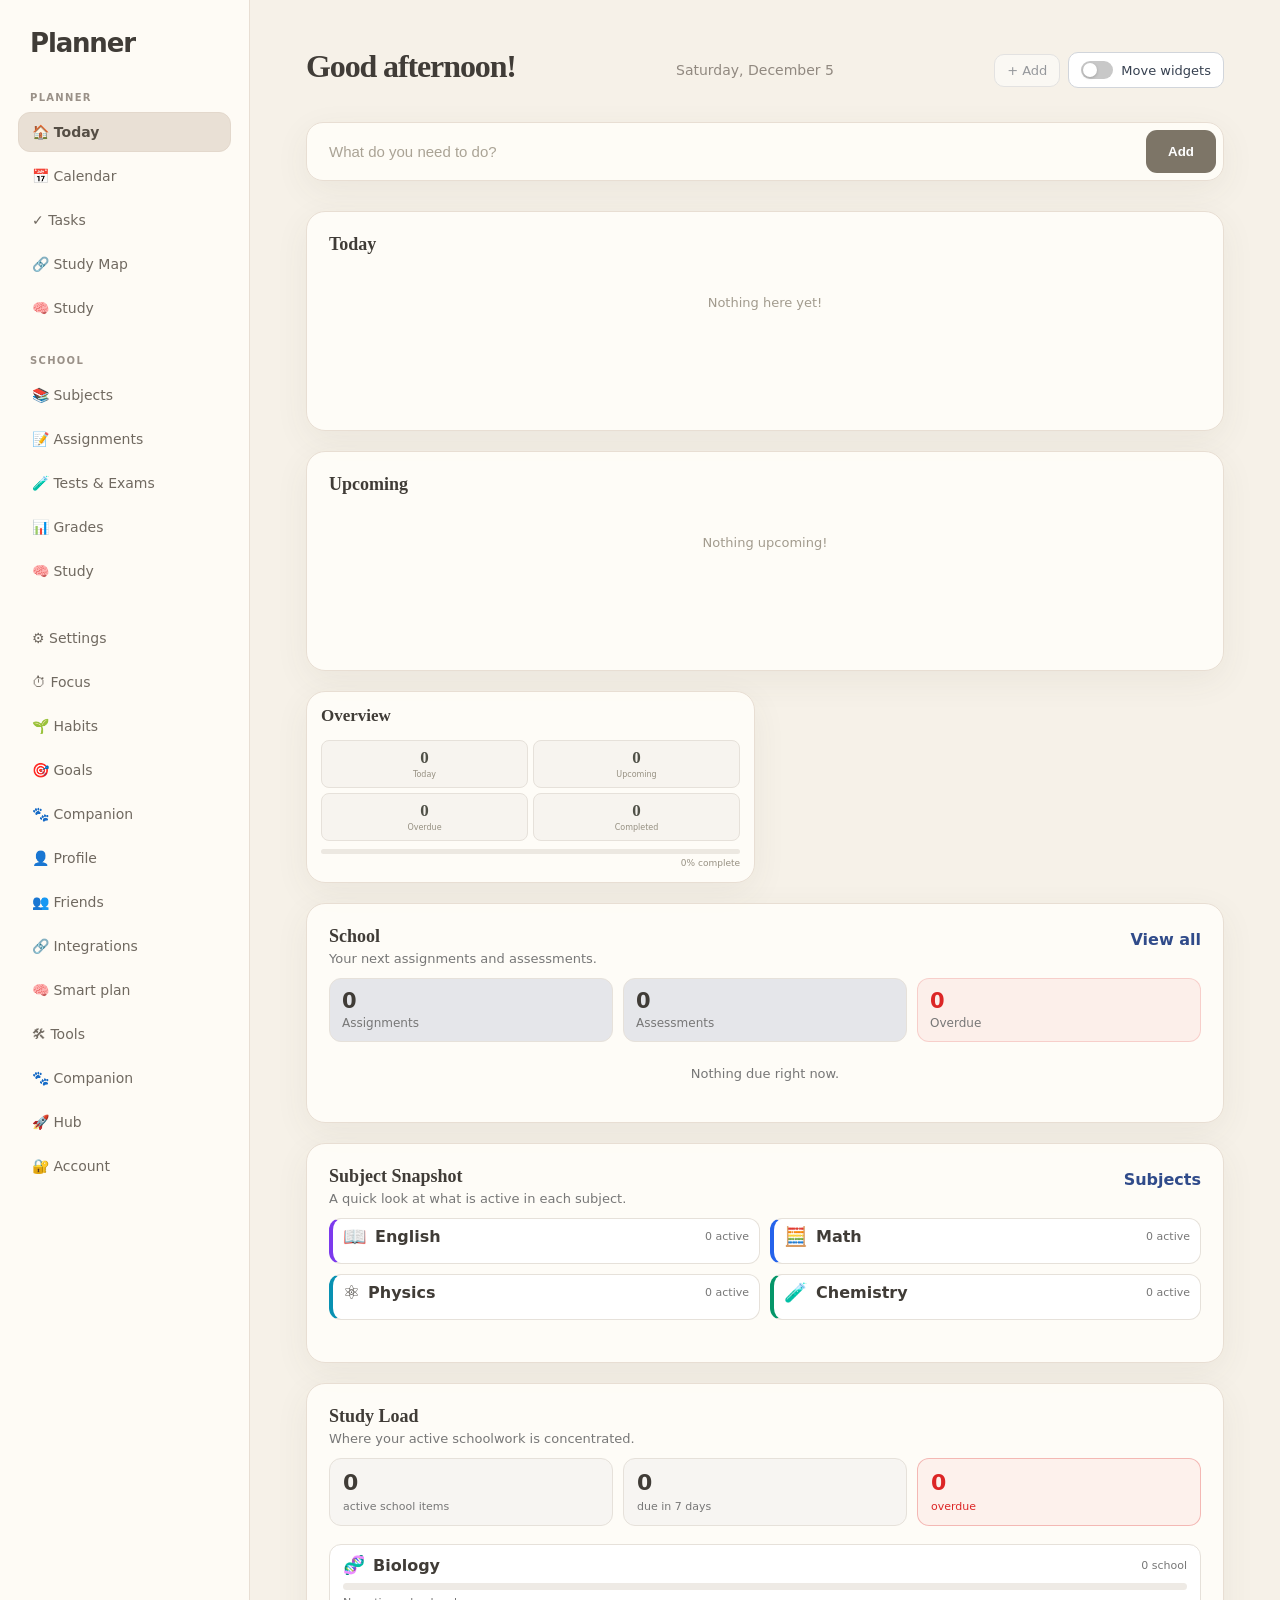
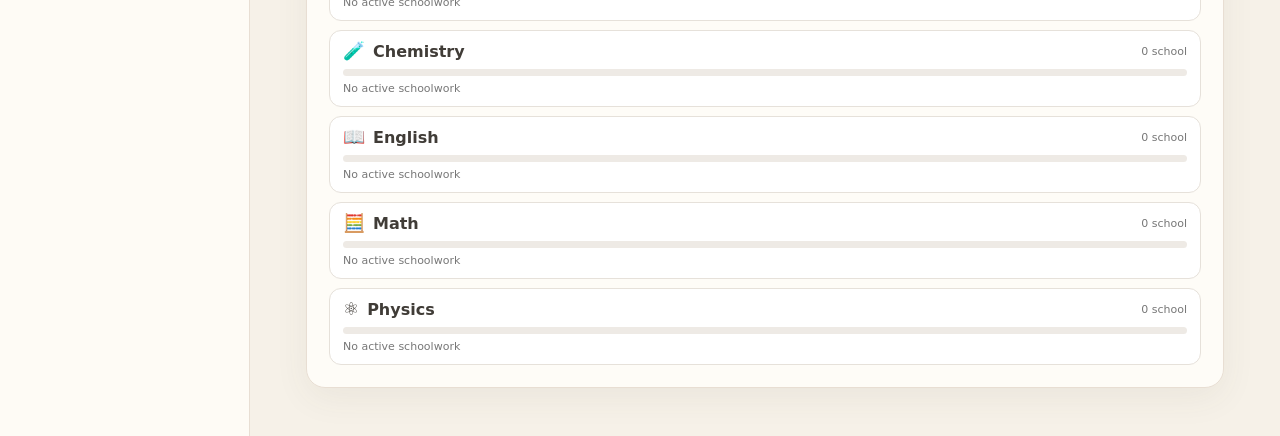
==== commit 5758abef: "Cache-bust fixed sidebar navigation" ====
--- a/index.html
+++ b/index.html
@@ -2,10 +2,10 @@
 <html lang="en">
 <head>
 <meta charset="UTF-8"><meta name="viewport" content="width=device-width, initial-scale=1.0"><meta http-equiv="Cache-Control" content="no-cache, no-store, must-revalidate"><meta http-equiv="Pragma" content="no-cache"><meta http-equiv="Expires" content="0"><title>Planner</title>
-<link rel="manifest" href="./manifest.json"><meta name="theme-color" content="#687b5e"><link rel="stylesheet" href="style.css"><link rel="stylesheet" href="aesthetic.css"><link rel="stylesheet" href="subject-enhancements.css"><link rel="stylesheet" href="task-type-enhancements.css"><link rel="stylesheet" href="calendar.css"><link rel="stylesheet" href="calendar-polish.css"><link rel="stylesheet" href="tasks-page.css"><link rel="stylesheet" href="subjects-page.css"><link rel="stylesheet" href="subject-detail-page.css"><link rel="stylesheet" href="subject-roadmap.css"><link rel="stylesheet" href="subject-grade-graph.css"><link rel="stylesheet" href="assignments-page.css"><link rel="stylesheet" href="dashboard-widgets.css"><link rel="stylesheet" href="dashboard-subjects-widget.css"><link rel="stylesheet" href="dashboard-study-load.css"><link rel="stylesheet" href="roadmap-core.css?v=20260907"><link rel="stylesheet" href="roadmap-systems.css?v=20260907"><link rel="stylesheet" href="study-expansion.css?v=20260907"><link rel="stylesheet" href="theme-system.css?v=20260907"><link rel="stylesheet" href="school-study-links.css?v=20260907">
+<link rel="manifest" href="./manifest.json"><meta name="theme-color" content="#687b5e"><link rel="stylesheet" href="style.css"><link rel="stylesheet" href="aesthetic.css"><link rel="stylesheet" href="subject-enhancements.css"><link rel="stylesheet" href="task-type-enhancements.css"><link rel="stylesheet" href="calendar.css"><link rel="stylesheet" href="calendar-polish.css"><link rel="stylesheet" href="tasks-page.css"><link rel="stylesheet" href="subjects-page.css"><link rel="stylesheet" href="subject-detail-page.css"><link rel="stylesheet" href="subject-roadmap.css"><link rel="stylesheet" href="subject-grade-graph.css"><link rel="stylesheet" href="assignments-page.css"><link rel="stylesheet" href="dashboard-widgets.css"><link rel="stylesheet" href="dashboard-subjects-widget.css"><link rel="stylesheet" href="dashboard-study-load.css"><link rel="stylesheet" href="roadmap-core.css?v=20260907"><link rel="stylesheet" href="roadmap-systems.css?v=20260907"><link rel="stylesheet" href="study-expansion.css?v=20260907"><link rel="stylesheet" href="theme-system.css?v=20260907"><link rel="stylesheet" href="school-study-links.css?v=20260907"><link rel="stylesheet" href="mobile-pwa.css?v=20260907">
 </head>
 <body>
-<div class="app"><aside class="sidebar"><div class="logo">Planner</div><div class="nav-section"><div class="nav-title">Planner</div><a href="#dashboard" class="nav-item" data-page="dashboard" onclick="showPage('dashboard'); return false;">🏠 Today</a><a href="#calendar" class="nav-item" data-page="calendar" onclick="showPage('calendar'); return false;">📅 Calendar</a><a href="#tasks" class="nav-item" data-page="tasks" onclick="showPage('tasks'); return false;">✓ Tasks</a></div><div class="nav-section"><div class="nav-title">School</div><a href="#subjects" class="nav-item" data-page="subjects" onclick="showPage('subjects'); return false;">📚 Subjects</a><a href="#assignments" class="nav-item" data-page="assignments" onclick="showPage('assignments'); return false;">📝 Assignments</a><a href="#tests-exams" class="nav-item" data-page="tests-exams" onclick="showPage('tests-exams'); return false;">🧪 Tests & Exams</a><a href="#grades" class="nav-item" data-page="grades" onclick="showPage('grades'); return false;">📊 Grades</a></div><div class="nav-section"><a href="#settings" class="nav-item" data-page="settings" class="nav-item" onclick="showPage('settings'); return false;">⚙ Settings</a></div></aside>
+<div class="app"><aside class="sidebar"><div class="logo">Planner</div><div class="nav-section"><div class="nav-title">Planner</div><a href="#dashboard" class="nav-item" data-page="dashboard" onclick="showPage('dashboard'); return false;">🏠 Today</a><a href="#calendar" class="nav-item" data-page="calendar" onclick="showPage('calendar'); return false;">📅 Calendar</a><a href="#tasks" class="nav-item" data-page="tasks" onclick="showPage('tasks'); return false;">✓ Tasks</a></div><div class="nav-section"><div class="nav-title">School</div><a href="#subjects" class="nav-item" data-page="subjects" onclick="showPage('subjects'); return false;">📚 Subjects</a><a href="#assignments" class="nav-item" data-page="assignments" onclick="showPage('assignments'); return false;">📝 Assignments</a><a href="#tests-exams" class="nav-item" data-page="tests-exams" onclick="showPage('tests-exams'); return false;">🧪 Tests & Exams</a><a href="#grades" class="nav-item" data-page="grades" onclick="showPage('grades'); return false;">📊 Grades</a></div><div class="nav-section"><a href="#settings" class="nav-item" data-page="settings" onclick="showPage('settings'); return false;">⚙ Settings</a></div></aside>
 <main class="main"><div id="dashboardPage"><header class="header"><h1>Good afternoon!</h1><p id="currentDate">Loading date...</p></header><div class="quick-add"><input type="text" placeholder="What do you need to do?"><button type="button" onclick="window.quickAdd ? window.quickAdd() : addTask()">Add</button></div><div class="dashboard-grid"><section class="card"><h2>Today</h2><div class="today-tasks"></div></section><section class="card"><h2>Upcoming</h2><div class="upcoming-tasks"></div></section></div></div>
 <div id="calendarPage" class="page-hidden"><header class="header calendar-header"><div><h1>Calendar</h1><p>See your tasks at a glance</p></div><div class="calendar-controls"><button class="calendar-button" onclick="calendarPreviousMonth()">‹</button><button class="calendar-today-button" onclick="calendarGoToToday()">Today</button><button class="calendar-button" onclick="calendarNextMonth()">›</button></div></header><section class="card calendar-card"><div class="calendar-month-bar"><h2 id="calendarMonthTitle"></h2></div><div class="calendar-weekdays"><div>Sun</div><div>Mon</div><div>Tue</div><div>Wed</div><div>Thu</div><div>Fri</div><div>Sat</div></div><div id="calendarGrid" class="calendar-grid"></div></section></div>
 <div id="tasksPage" class="page-hidden"><header class="header"><div><h1>Tasks</h1><p>All your tasks in one place</p></div><button class="save-button" onclick="openTaskModal()">+ New Task</button></header><section class="card tasks-card"><div class="task-filters"><input id="taskSearch" type="search" placeholder="Search tasks..."><select id="taskSubjectFilter"><option value="">All subjects</option></select><select id="taskTypeFilter"><option value="">All types</option></select><select id="taskStatusFilter"><option value="">All statuses</option><option value="Not Started">Not Started</option><option value="In Progress">In Progress</option><option value="Completed">Completed</option></select><select id="taskSort"><option value="due">Due date</option><option value="priority">Priority</option><option value="added">Recently added</option></select></div><div id="allTasksList" class="all-tasks-list"></div></section></div>
@@ -13,5 +13,5 @@
 <div id="assignmentsPage" class="page-hidden"><header class="header assignments-page-header"><div><h1>Assignments</h1><p>Keep track of what needs to be handed in.</p></div><button class="save-button" onclick="openAssignmentModal()">+ Add Assignment</button></header><div class="assignment-summary"><div class="assignment-stat"><span id="assignmentUpcomingCount">0</span><small>Upcoming</small></div><div class="assignment-stat"><span id="assignmentOverdueCount">0</span><small>Overdue</small></div><div class="assignment-stat"><span id="assignmentCompletedCount">0</span><small>Completed</small></div></div><section class="card assignments-card"><div class="assignment-filters"><select id="assignmentSubjectFilter"><option value="">All subjects</option></select><select id="assignmentStatusFilter"><option value="">All statuses</option><option value="upcoming">Upcoming</option><option value="overdue">Overdue</option><option value="completed">Completed</option></select></div><div id="assignmentsList" class="assignments-list"></div></section></div>
 <div id="settingsPage" class="page-hidden"><header class="header"><h1>Settings</h1><p>Customize your planner</p></header><section class="card settings-card"><div class="settings-heading"><div><h2>Subjects</h2><p>Subjects available when creating tasks.</p></div><button class="save-button" onclick="openSubjectModal()">+ Add Subject</button></div><div id="subjectsList" class="settings-list"></div></section><section class="card settings-card"><div class="settings-heading"><div><h2>Task Types</h2><p>Types available when creating tasks.</p></div><button class="save-button" onclick="openTaskTypeModal()">+ Add Type</button></div><div id="typesList" class="settings-list"></div></section></div></main></div>
 <div class="modal-overlay" id="taskModal"><div class="modal"><div class="modal-header"><h2>New Task</h2><button class="close-button" onclick="closeTaskModal()">×</button></div><div class="form-group"><label for="taskName">Name</label><input id="taskName" type="text" placeholder="What do you need to do?"></div><div class="form-row"><div class="form-group"><label for="taskSubject">Subject</label><select id="taskSubject"></select></div><div class="form-row"><div class="form-group"><label for="taskDueDate"><span id="taskDateLabel">Due date</span></label><input id="taskDueDate" type="date"></div><div class="form-group"><label for="taskPriority">Priority</label><select id="taskPriority"><option value="Low">Low</option><option value="Normal" selected>Normal</option><option value="High">High</option></select></div></div><div class="form-group" id="taskRecurrenceGroup"><label for="taskRecurrence">Repeat</label><select id="taskRecurrence"><option value="">Does not repeat</option><option value="daily">Every day</option><option value="weekday">Every weekday</option><option value="weekly">Every week</option><option value="biweekly">Every 2 weeks</option><option value="monthly">Every month</option><option value="custom">Custom</option></select></div><div class="form-group"><label for="taskTags">Tags</label><input id="taskTags" type="text" placeholder="#School, #Important"></div><div class="modal-actions"><button class="cancel-button" onclick="closeTaskModal()">Cancel</button><button class="save-button" onclick="createTask()">Add Task</button></div></div></div>
-<script src="script.js"></script><script src="planner-data-layer.js"></script><script src="subject-enhancements.js"></script><script src="navigation.js?v=20260906d"></script><script src="task-type-enhancements.js"></script><script src="calendar.js"></script><script src="calendar-edit.js"></script><script src="task-subject-fix.js"></script><script src="dashboard-edit.js"></script><script src="tasks-page.js"></script><script src="subjects-page.js"></script><script src="subject-detail-page.js?v=20260906c"></script><script src="subject-roadmap.js?v=20260906"></script><script src="assignments-page.js?v=20260907b"></script><script src="recurring-tasks.js"></script><script src="delete-task.js"></script><script src="status-consistency.js"></script><script src="dashboard-priorities-stats.js"></script><script src="calendar-day-fix.js"></script><script src="tests-exams-page.js?v=20260907b"></script><script src="grades-page.js?v=20260907c"></script><script src="grade-interactions.js?v=20260907b"></script><script src="task-validation.js"></script><script src="settings-enhancements.js"></script><script src="dashboard-widgets.js"></script><script src="dashboard-school-widget.js"></script><script src="dashboard-subjects-widget.js"></script><script src="dashboard-study-load.js"></script><script src="dashboard-today-upcoming.js"></script><script src="quick-add.js?v=20260906"></script><script src="quick-add-fix.js?v=20260906"></script><script src="roadmap-core.js?v=20260907"></script><script src="roadmap-reliability.js?v=20260907"></script><script src="roadmap-systems.js?v=20260907"></script><script src="study-expansion.js?v=20260907"></script><script src="grade-target-tools.js?v=20260907"></script><script src="theme-system.js?v=20260907"></script><script src="school-study-links.js?v=20260907"></script><script src="pwa.js?v=20260931"></script>
+<script src="script.js"></script><script src="planner-data-layer.js"></script><script src="subject-enhancements.js"></script><script src="navigation.js?v=20260907e"></script><script src="task-type-enhancements.js"></script><script src="calendar.js"></script><script src="calendar-edit.js"></script><script src="task-subject-fix.js"></script><script src="dashboard-edit.js"></script><script src="tasks-page.js"></script><script src="subjects-page.js"></script><script src="subject-detail-page.js?v=20260906c"></script><script src="subject-roadmap.js?v=20260906"></script><script src="assignments-page.js?v=20260907b"></script><script src="recurring-tasks.js"></script><script src="delete-task.js"></script><script src="status-consistency.js"></script><script src="dashboard-priorities-stats.js"></script><script src="calendar-day-fix.js"></script><script src="tests-exams-page.js?v=20260907b"></script><script src="grades-page.js?v=20260907c"></script><script src="grade-interactions.js?v=20260907b"></script><script src="task-validation.js"></script><script src="settings-enhancements.js"></script><script src="dashboard-widgets.js"></script><script src="dashboard-school-widget.js"></script><script src="dashboard-subjects-widget.js"></script><script src="dashboard-study-load.js"></script><script src="dashboard-today-upcoming.js"></script><script src="quick-add.js?v=20260906"></script><script src="quick-add-fix.js?v=20260906"></script><script src="roadmap-core.js?v=20260907"></script><script src="roadmap-reliability.js?v=20260907"></script><script src="roadmap-systems.js?v=20260907"></script><script src="study-expansion.js?v=20260907"></script><script src="grade-target-tools.js?v=20260907"></script><script src="theme-system.js?v=20260907"></script><script src="school-study-links.js?v=20260907"></script><script src="pwa.js?v=20260931"></script>
 </body></html>
--- a/mobile-pwa.css
+++ b/mobile-pwa.css
@@ -0,0 +1,22 @@
+/* ========================================
+   MOBILE / PWA POLISH
+   Additive layer; keeps desktop layout intact.
+   ======================================== */
+html{scroll-behavior:smooth}button,a,input,select,textarea{touch-action:manipulation}@media(max-width:600px){
+  button,.save-button,.cancel-button,.small-button,.calendar-button,.calendar-today-button{min-height:42px}
+  input,select,textarea{font-size:16px!important}
+  .task{padding:14px 2px;gap:10px}.task input{width:21px;height:21px}
+  .task-name{font-size:14px;line-height:1.35}.task-meta{line-height:1.35}
+  .modal-overlay{align-items:flex-end;padding:0}
+  .modal-overlay .modal{width:100%;max-width:none;margin:0;border-radius:20px 20px 0 0;padding:22px 18px calc(22px + env(safe-area-inset-bottom));max-height:92vh}
+  .modal-header{position:sticky;top:0;background:#fffdf8;z-index:2;padding-bottom:12px}
+  .modal-actions{position:sticky;bottom:0;background:#fffdf8;padding-top:12px;padding-bottom:2px}
+  .modal-actions button{flex:1}
+  .calendar-card{overflow:hidden}.calendar-grid{gap:3px}.calendar-weekdays{font-size:10px}
+  .calendar-day{min-height:72px!important;padding:5px!important}.calendar-day-number{font-size:11px!important}.calendar-task{font-size:9px!important;padding:3px!important}
+  .subjects-grid{grid-template-columns:1fr!important}.assignment-summary{grid-template-columns:repeat(3,1fr)!important;gap:7px!important}
+}
+@media(min-width:601px){.mobile-nav-hint{display:none}}
+@media(max-width:380px){.nav-item{min-width:68px;font-size:10px}.main{padding-left:12px;padding-right:12px}.card{padding:15px}.header h1{font-size:25px}}
+@media(orientation:landscape) and (max-height:600px){.sidebar{height:62px}.nav-item{height:50px}.main{padding-top:18px}.modal-overlay .modal{max-height:88vh}}
+@media(prefers-reduced-motion:reduce){*,*::before,*::after{scroll-behavior:auto!important;transition-duration:.01ms!important;animation-duration:.01ms!important;animation-iteration-count:1!important}}
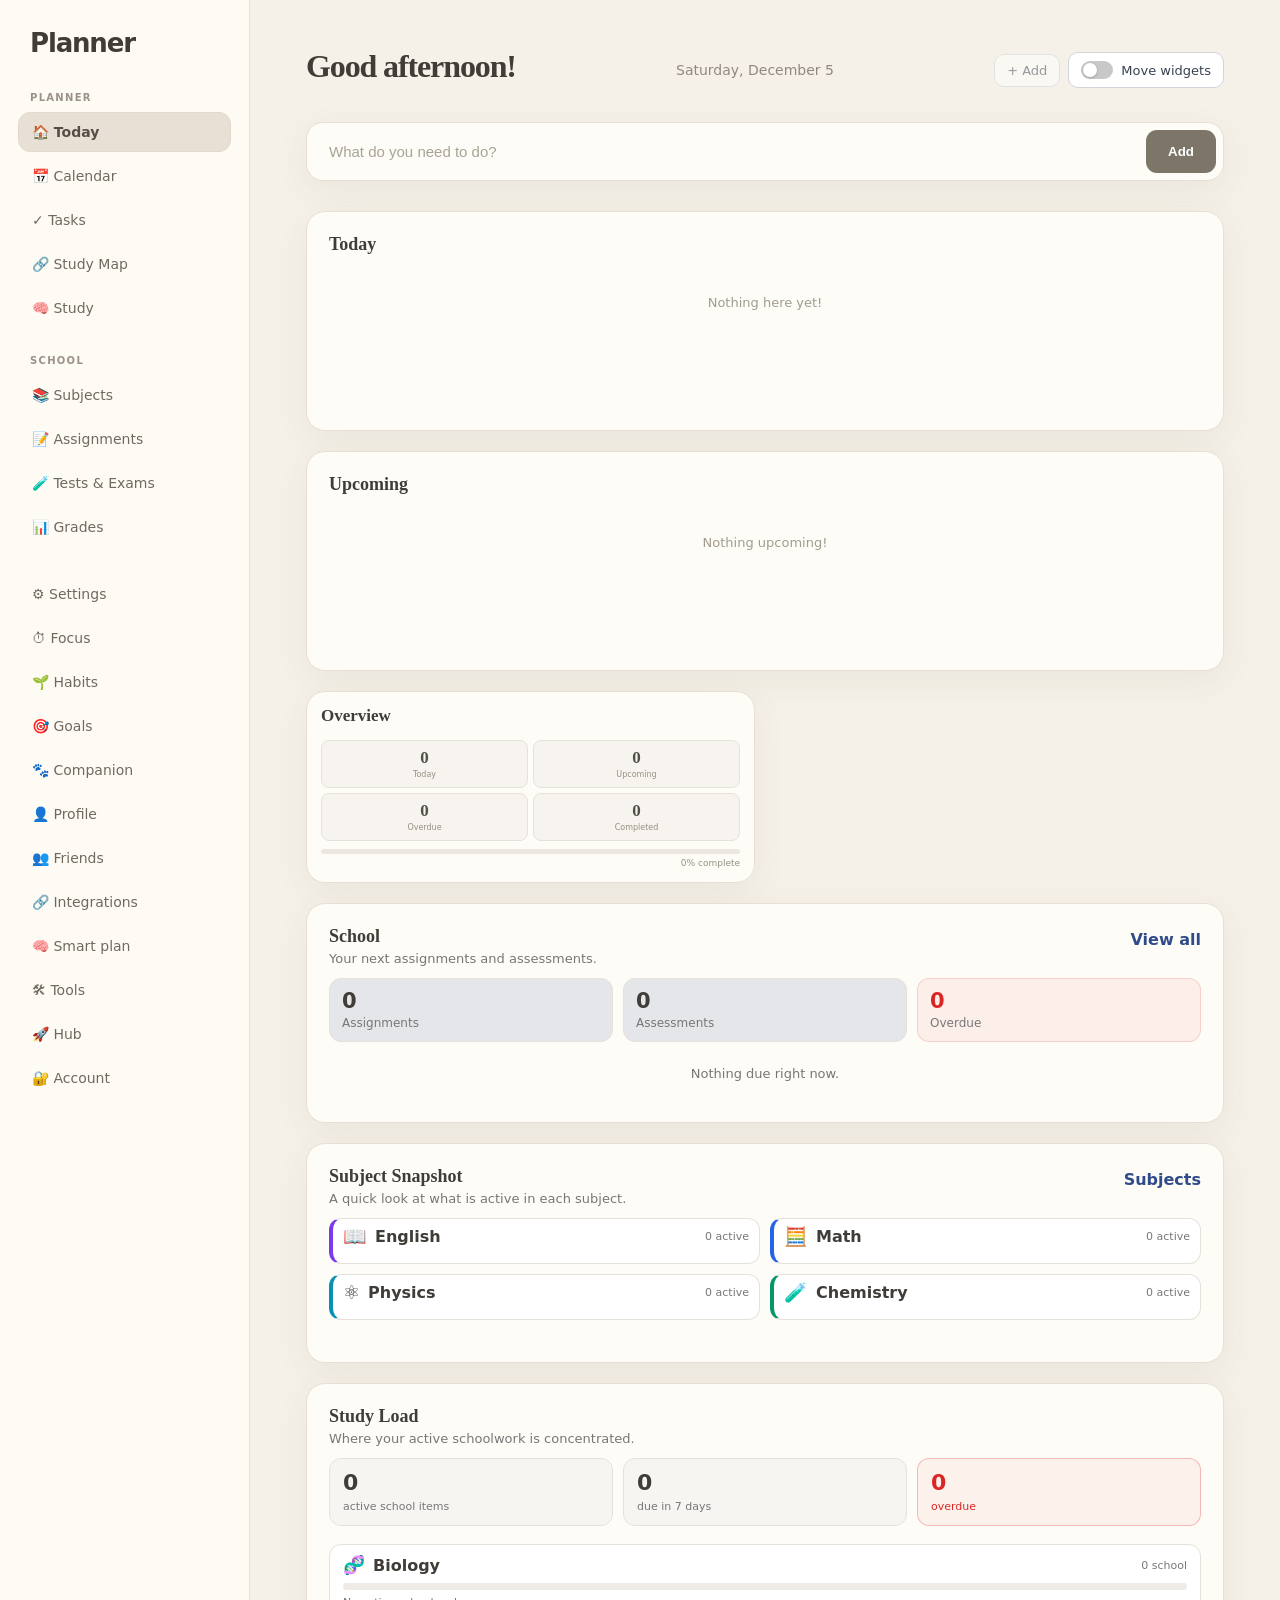
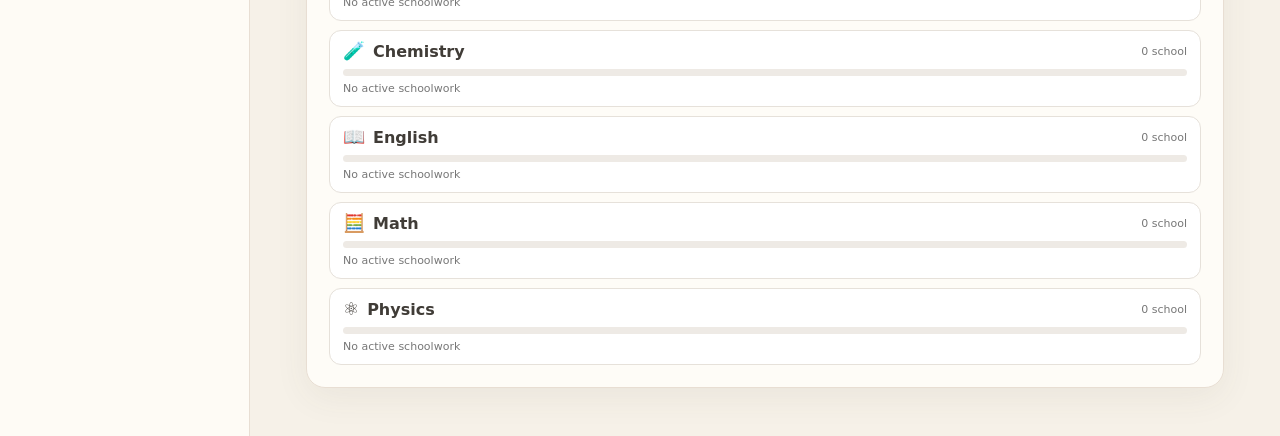
==== commit 9b9b775b: "Cache-bust navigation deduplication fix" ====
--- a/index.html
+++ b/index.html
@@ -13,5 +13,5 @@
 <div id="assignmentsPage" class="page-hidden"><header class="header assignments-page-header"><div><h1>Assignments</h1><p>Keep track of what needs to be handed in.</p></div><button class="save-button" onclick="openAssignmentModal()">+ Add Assignment</button></header><div class="assignment-summary"><div class="assignment-stat"><span id="assignmentUpcomingCount">0</span><small>Upcoming</small></div><div class="assignment-stat"><span id="assignmentOverdueCount">0</span><small>Overdue</small></div><div class="assignment-stat"><span id="assignmentCompletedCount">0</span><small>Completed</small></div></div><section class="card assignments-card"><div class="assignment-filters"><select id="assignmentSubjectFilter"><option value="">All subjects</option></select><select id="assignmentStatusFilter"><option value="">All statuses</option><option value="upcoming">Upcoming</option><option value="overdue">Overdue</option><option value="completed">Completed</option></select></div><div id="assignmentsList" class="assignments-list"></div></section></div>
 <div id="settingsPage" class="page-hidden"><header class="header"><h1>Settings</h1><p>Customize your planner</p></header><section class="card settings-card"><div class="settings-heading"><div><h2>Subjects</h2><p>Subjects available when creating tasks.</p></div><button class="save-button" onclick="openSubjectModal()">+ Add Subject</button></div><div id="subjectsList" class="settings-list"></div></section><section class="card settings-card"><div class="settings-heading"><div><h2>Task Types</h2><p>Types available when creating tasks.</p></div><button class="save-button" onclick="openTaskTypeModal()">+ Add Type</button></div><div id="typesList" class="settings-list"></div></section></div></main></div>
 <div class="modal-overlay" id="taskModal"><div class="modal"><div class="modal-header"><h2>New Task</h2><button class="close-button" onclick="closeTaskModal()">×</button></div><div class="form-group"><label for="taskName">Name</label><input id="taskName" type="text" placeholder="What do you need to do?"></div><div class="form-row"><div class="form-group"><label for="taskSubject">Subject</label><select id="taskSubject"></select></div><div class="form-row"><div class="form-group"><label for="taskDueDate"><span id="taskDateLabel">Due date</span></label><input id="taskDueDate" type="date"></div><div class="form-group"><label for="taskPriority">Priority</label><select id="taskPriority"><option value="Low">Low</option><option value="Normal" selected>Normal</option><option value="High">High</option></select></div></div><div class="form-group" id="taskRecurrenceGroup"><label for="taskRecurrence">Repeat</label><select id="taskRecurrence"><option value="">Does not repeat</option><option value="daily">Every day</option><option value="weekday">Every weekday</option><option value="weekly">Every week</option><option value="biweekly">Every 2 weeks</option><option value="monthly">Every month</option><option value="custom">Custom</option></select></div><div class="form-group"><label for="taskTags">Tags</label><input id="taskTags" type="text" placeholder="#School, #Important"></div><div class="modal-actions"><button class="cancel-button" onclick="closeTaskModal()">Cancel</button><button class="save-button" onclick="createTask()">Add Task</button></div></div></div>
-<script src="script.js"></script><script src="planner-data-layer.js"></script><script src="subject-enhancements.js"></script><script src="navigation.js?v=20260907e"></script><script src="task-type-enhancements.js"></script><script src="calendar.js"></script><script src="calendar-edit.js"></script><script src="task-subject-fix.js"></script><script src="dashboard-edit.js"></script><script src="tasks-page.js"></script><script src="subjects-page.js"></script><script src="subject-detail-page.js?v=20260906c"></script><script src="subject-roadmap.js?v=20260906"></script><script src="assignments-page.js?v=20260907b"></script><script src="recurring-tasks.js"></script><script src="delete-task.js"></script><script src="status-consistency.js"></script><script src="dashboard-priorities-stats.js"></script><script src="calendar-day-fix.js"></script><script src="tests-exams-page.js?v=20260907b"></script><script src="grades-page.js?v=20260907c"></script><script src="grade-interactions.js?v=20260907b"></script><script src="task-validation.js"></script><script src="settings-enhancements.js"></script><script src="dashboard-widgets.js"></script><script src="dashboard-school-widget.js"></script><script src="dashboard-subjects-widget.js"></script><script src="dashboard-study-load.js"></script><script src="dashboard-today-upcoming.js"></script><script src="quick-add.js?v=20260906"></script><script src="quick-add-fix.js?v=20260906"></script><script src="roadmap-core.js?v=20260907"></script><script src="roadmap-reliability.js?v=20260907"></script><script src="roadmap-systems.js?v=20260907"></script><script src="study-expansion.js?v=20260907"></script><script src="grade-target-tools.js?v=20260907"></script><script src="theme-system.js?v=20260907"></script><script src="school-study-links.js?v=20260907"></script><script src="pwa.js?v=20260931"></script>
+<script src="script.js"></script><script src="planner-data-layer.js"></script><script src="subject-enhancements.js"></script><script src="navigation.js?v=20260907f"></script><script src="task-type-enhancements.js"></script><script src="calendar.js"></script><script src="calendar-edit.js"></script><script src="task-subject-fix.js"></script><script src="dashboard-edit.js"></script><script src="tasks-page.js"></script><script src="subjects-page.js"></script><script src="subject-detail-page.js?v=20260906c"></script><script src="subject-roadmap.js?v=20260906"></script><script src="assignments-page.js?v=20260907b"></script><script src="recurring-tasks.js"></script><script src="delete-task.js"></script><script src="status-consistency.js"></script><script src="dashboard-priorities-stats.js"></script><script src="calendar-day-fix.js"></script><script src="tests-exams-page.js?v=20260907b"></script><script src="grades-page.js?v=20260907c"></script><script src="grade-interactions.js?v=20260907b"></script><script src="task-validation.js"></script><script src="settings-enhancements.js"></script><script src="dashboard-widgets.js"></script><script src="dashboard-school-widget.js"></script><script src="dashboard-subjects-widget.js"></script><script src="dashboard-study-load.js"></script><script src="dashboard-today-upcoming.js"></script><script src="quick-add.js?v=20260906"></script><script src="quick-add-fix.js?v=20260906"></script><script src="roadmap-core.js?v=20260907"></script><script src="roadmap-reliability.js?v=20260907"></script><script src="roadmap-systems.js?v=20260907"></script><script src="study-expansion.js?v=20260907"></script><script src="grade-target-tools.js?v=20260907"></script><script src="theme-system.js?v=20260907"></script><script src="school-study-links.js?v=20260907"></script><script src="pwa.js?v=20260931"></script>
 </body></html>
